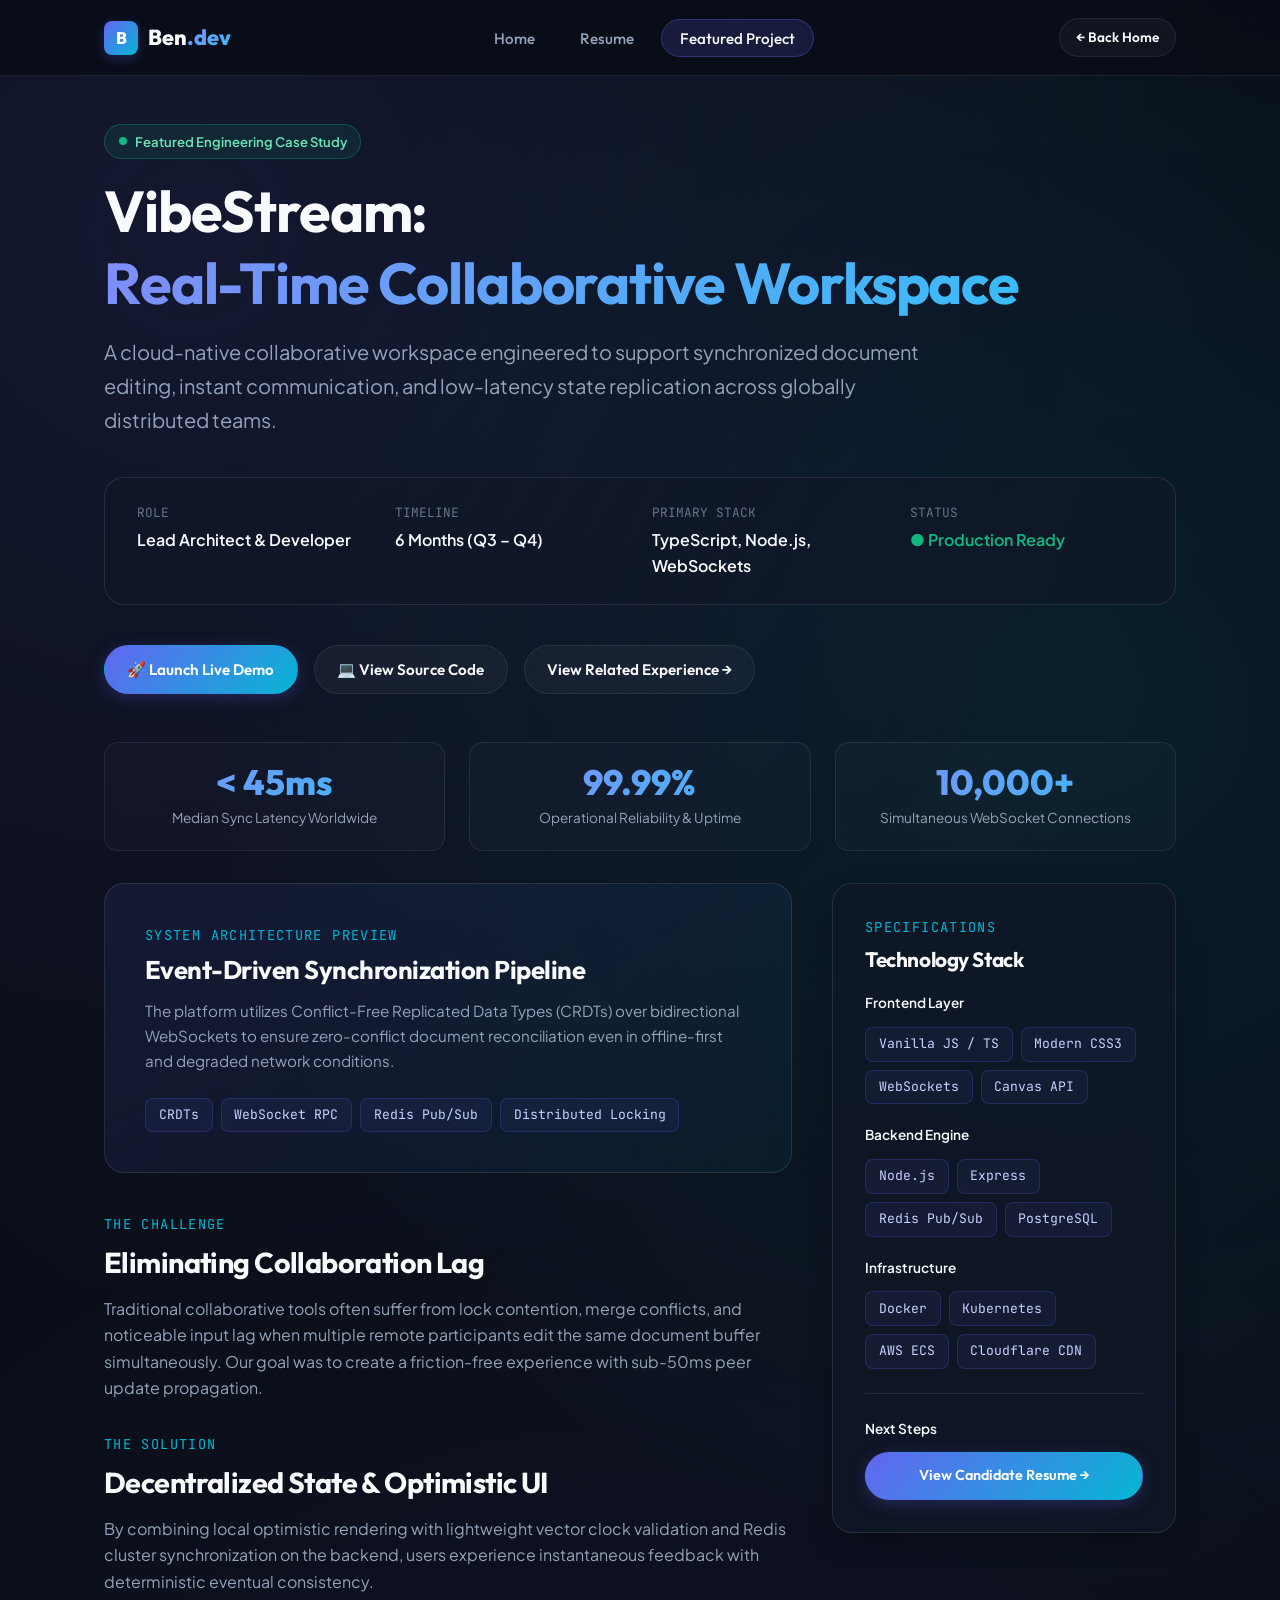
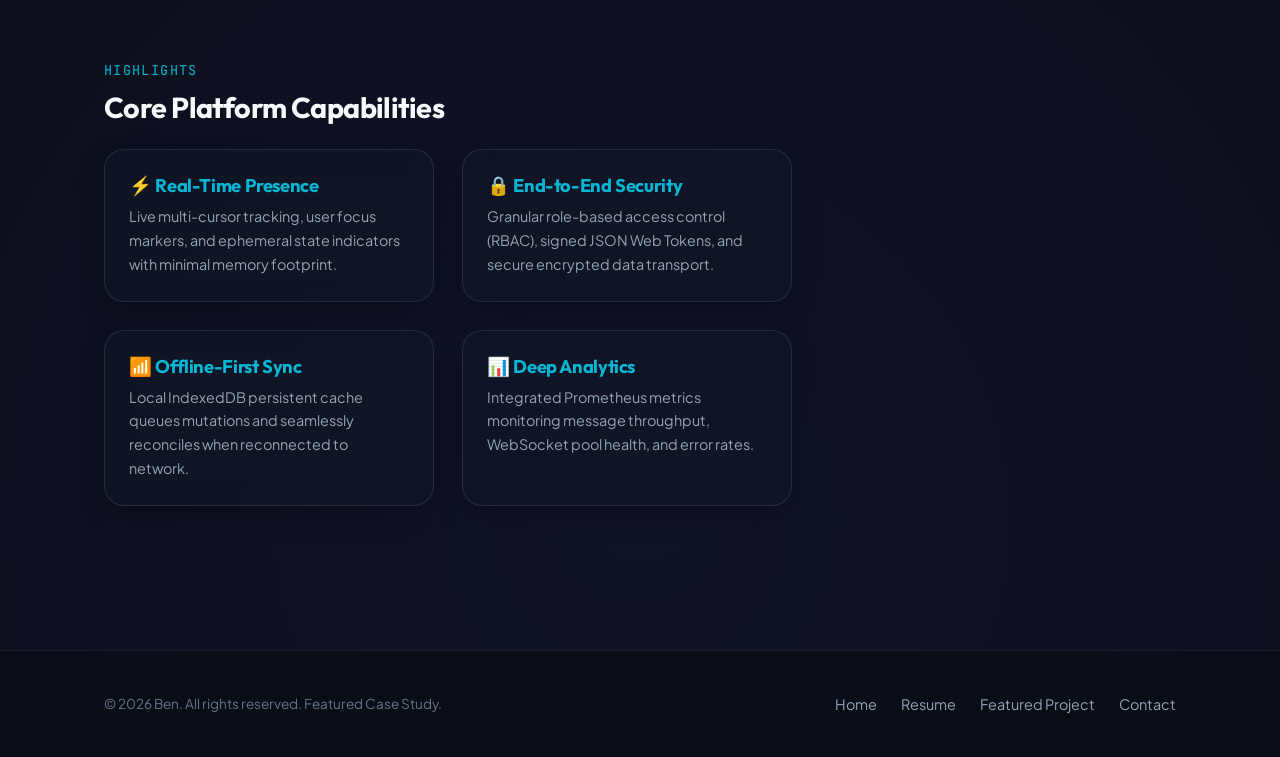
==== project.html @ 88eaba4d "Add personalized resume, hybrid layout, and HHS case study" ====
<!DOCTYPE html>
<html lang="en">
<head>
  <meta charset="UTF-8">
  <meta name="viewport" content="width=device-width, initial-scale=1.0">
  <meta name="description" content="Project Spotlight: VibeStream - A high-performance real-time collaborative workspace platform designed and built by Ben.">
  <title>Project Spotlight: VibeStream | Ben</title>
  <link rel="stylesheet" href="styles.css">
</head>
<body>

  <!-- Navigation Header -->
  <header class="site-header" id="main-header">
    <div class="container">
      <a href="index.html" class="logo" id="brand-logo" aria-label="Ben Homepage">
        <span class="logo-badge">B</span>
        <span>Ben<span class="text-gradient">.dev</span></span>
      </a>

      <nav aria-label="Main Navigation">
        <ul class="nav-links">
          <li><a href="index.html" class="nav-link" id="nav-home">Home</a></li>
          <li><a href="resume.html" class="nav-link" id="nav-resume">Resume</a></li>
          <li><a href="project.html" class="nav-link active" id="nav-project">Featured Project</a></li>
        </ul>
      </nav>

      <div class="nav-actions">
        <a href="index.html" class="btn btn-secondary btn-sm" id="btn-header-back">&larr; Back Home</a>
      </div>
    </div>
  </header>

  <!-- Main Content -->
  <main id="main-content">
    <div class="container">

      <!-- Project Hero -->
      <section class="project-hero" id="project-intro">
        <div class="badge badge-status" style="margin-bottom: 1rem;">
          <span class="pulse-dot"></span>
          <span>Featured Engineering Case Study</span>
        </div>

        <h1 style="margin-bottom: 1rem;">
          VibeStream: <span class="text-gradient">Real-Time Collaborative Workspace</span>
        </h1>

        <p style="font-size: 1.25rem; max-width: 820px; line-height: 1.7;">
          A cloud-native collaborative workspace engineered to support synchronized document editing,
          instant communication, and low-latency state replication across globally distributed teams.
        </p>

        <!-- Project Meta Strip -->
        <div class="project-meta-strip" id="project-meta">
          <div class="project-meta-item">
            <div class="meta-label">Role</div>
            <div class="meta-value">Lead Architect &amp; Developer</div>
          </div>
          <div class="project-meta-item">
            <div class="meta-label">Timeline</div>
            <div class="meta-value">6 Months (Q3 &ndash; Q4)</div>
          </div>
          <div class="project-meta-item">
            <div class="meta-label">Primary Stack</div>
            <div class="meta-value">TypeScript, Node.js, WebSockets</div>
          </div>
          <div class="project-meta-item">
            <div class="meta-label">Status</div>
            <div class="meta-value" style="color: var(--status-active);">&#x25CF; Production Ready</div>
          </div>
        </div>

        <!-- Action Links -->
        <div style="display: flex; gap: 1rem; flex-wrap: wrap;">
          <a href="https://github.com" target="_blank" rel="noopener" class="btn btn-primary" id="btn-demo">
            &#x1F680; Launch Live Demo
          </a>
          <a href="https://github.com" target="_blank" rel="noopener" class="btn btn-secondary" id="btn-repo">
            &#x1F4BB; View Source Code
          </a>
          <a href="resume.html" class="btn btn-secondary" id="btn-view-experience">
            View Related Experience &rarr;
          </a>
        </div>
      </section>

      <!-- Key Impact Metrics -->
      <section class="metrics-grid" id="project-metrics">
        <div class="metric-card">
          <div class="metric-number">&lt; 45ms</div>
          <div class="metric-label">Median Sync Latency Worldwide</div>
        </div>
        <div class="metric-card">
          <div class="metric-number">99.99%</div>
          <div class="metric-label">Operational Reliability &amp; Uptime</div>
        </div>
        <div class="metric-card">
          <div class="metric-number">10,000+</div>
          <div class="metric-label">Simultaneous WebSocket Connections</div>
        </div>
      </section>

      <!-- Project Layout Grid -->
      <div class="project-layout-grid" id="project-details">

        <!-- Main Column: Narrative & Technical Depth -->
        <div class="project-main-column">

          <!-- Architectural Visual Showcase -->
          <div class="project-showcase-visual">
            <div class="section-subtitle">System Architecture Preview</div>
            <h3 style="margin-top: 0.25rem;">Event-Driven Synchronization Pipeline</h3>
            <p style="margin-top: 0.75rem; font-size: 0.95rem;">
              The platform utilizes Conflict-Free Replicated Data Types (CRDTs) over bidirectional WebSockets to ensure
              zero-conflict document reconciliation even in offline-first and degraded network conditions.
            </p>
            <div style="margin-top: 1.5rem; display: flex; gap: 0.5rem; flex-wrap: wrap;">
              <span class="skill-tag">CRDTs</span>
              <span class="skill-tag">WebSocket RPC</span>
              <span class="skill-tag">Redis Pub/Sub</span>
              <span class="skill-tag">Distributed Locking</span>
            </div>
          </div>

          <!-- Problem & Solution -->
          <section class="section" style="padding-top: 0;">
            <div class="section-subtitle">The Challenge</div>
            <h2 style="font-size: 1.8rem; margin: 0.5rem 0 1rem;">Eliminating Collaboration Lag</h2>
            <p>
              Traditional collaborative tools often suffer from lock contention, merge conflicts, and noticeable input lag when multiple
              remote participants edit the same document buffer simultaneously. Our goal was to create a friction-free experience with
              sub-50ms peer update propagation.
            </p>

            <div class="section-subtitle" style="margin-top: 2rem;">The Solution</div>
            <h2 style="font-size: 1.8rem; margin: 0.5rem 0 1rem;">Decentralized State &amp; Optimistic UI</h2>
            <p>
              By combining local optimistic rendering with lightweight vector clock validation and Redis cluster synchronization on the backend,
              users experience instantaneous feedback with deterministic eventual consistency.
            </p>
          </section>

          <!-- Key Features Grid -->
          <section class="section" style="padding-top: 0;">
            <div class="section-subtitle">Highlights</div>
            <h2 style="font-size: 1.8rem; margin: 0.5rem 0 1.5rem;">Core Platform Capabilities</h2>

            <div class="card-grid" style="grid-template-columns: 1fr 1fr; margin-top: 0;">
              <div class="card" style="padding: 1.5rem;">
                <h4 style="color: var(--accent-secondary); margin-bottom: 0.5rem;">&#x26A1; Real-Time Presence</h4>
                <p style="font-size: 0.9rem;">Live multi-cursor tracking, user focus markers, and ephemeral state indicators with minimal memory footprint.</p>
              </div>

              <div class="card" style="padding: 1.5rem;">
                <h4 style="color: var(--accent-secondary); margin-bottom: 0.5rem;">&#x1F512; End-to-End Security</h4>
                <p style="font-size: 0.9rem;">Granular role-based access control (RBAC), signed JSON Web Tokens, and secure encrypted data transport.</p>
              </div>

              <div class="card" style="padding: 1.5rem;">
                <h4 style="color: var(--accent-secondary); margin-bottom: 0.5rem;">&#x1F4F6; Offline-First Sync</h4>
                <p style="font-size: 0.9rem;">Local IndexedDB persistent cache queues mutations and seamlessly reconciles when reconnected to network.</p>
              </div>

              <div class="card" style="padding: 1.5rem;">
                <h4 style="color: var(--accent-secondary); margin-bottom: 0.5rem;">&#x1F4CA; Deep Analytics</h4>
                <p style="font-size: 0.9rem;">Integrated Prometheus metrics monitoring message throughput, WebSocket pool health, and error rates.</p>
              </div>
            </div>
          </section>

        </div>

        <!-- Sidebar: Technical Specs & Stack -->
        <aside class="project-sidebar">
          <div class="card" style="position: sticky; top: calc(var(--header-height) + 1.5rem);">
            <div class="section-subtitle">Specifications</div>
            <h3 style="font-size: 1.3rem; margin: 0.5rem 0 1.25rem;">Technology Stack</h3>

            <div style="margin-bottom: 1.25rem;">
              <div style="font-size: 0.85rem; font-weight: 600; color: var(--text-primary); margin-bottom: 0.5rem;">Frontend Layer</div>
              <div class="skill-chips-wrapper">
                <span class="skill-tag">Vanilla JS / TS</span>
                <span class="skill-tag">Modern CSS3</span>
                <span class="skill-tag">WebSockets</span>
                <span class="skill-tag">Canvas API</span>
              </div>
            </div>

            <div style="margin-bottom: 1.25rem;">
              <div style="font-size: 0.85rem; font-weight: 600; color: var(--text-primary); margin-bottom: 0.5rem;">Backend Engine</div>
              <div class="skill-chips-wrapper">
                <span class="skill-tag">Node.js</span>
                <span class="skill-tag">Express</span>
                <span class="skill-tag">Redis Pub/Sub</span>
                <span class="skill-tag">PostgreSQL</span>
              </div>
            </div>

            <div style="margin-bottom: 1.5rem;">
              <div style="font-size: 0.85rem; font-weight: 600; color: var(--text-primary); margin-bottom: 0.5rem;">Infrastructure</div>
              <div class="skill-chips-wrapper">
                <span class="skill-tag">Docker</span>
                <span class="skill-tag">Kubernetes</span>
                <span class="skill-tag">AWS ECS</span>
                <span class="skill-tag">Cloudflare CDN</span>
              </div>
            </div>

            <hr style="border: 0; border-top: 1px solid var(--border-subtle); margin: 1.5rem 0;">

            <div>
              <div style="font-size: 0.85rem; font-weight: 600; color: var(--text-primary); margin-bottom: 0.75rem;">Next Steps</div>
              <a href="resume.html" class="btn btn-primary" style="width: 100%; font-size: 0.9rem;">
                View Candidate Resume &rarr;
              </a>
            </div>
          </div>
        </aside>

      </div>

    </div>
  </main>

  <!-- Site Footer -->
  <footer class="site-footer" id="main-footer">
    <div class="container footer-content">
      <div class="footer-copyright">
        &copy; 2026 Ben. All rights reserved. Featured Case Study.
      </div>
      <ul class="footer-links">
        <li><a href="index.html">Home</a></li>
        <li><a href="resume.html">Resume</a></li>
        <li><a href="project.html">Featured Project</a></li>
        <li><a href="mailto:ben@example.com">Contact</a></li>
      </ul>
    </div>
  </footer>

</body>
</html>
---- styles.css ----
/* ==========================================================================
   PERSONAL WEBSITE - MODERN DESIGN SYSTEM
   Styles for: index.html, resume.html, project.html
   ========================================================================== */

@import url('https://fonts.googleapis.com/css2?family=Outfit:wght@400;500;600;700;800&family=Plus+Jakarta+Sans:wght@300;400;500;600;700&family=JetBrains+Mono:wght@400;500&display=swap');

/* --- CSS Variables & Design Tokens --- */
:root {
  --font-heading: 'Outfit', -apple-system, BlinkMacSystemFont, 'Segoe UI', sans-serif;
  --font-body: 'Plus Jakarta Sans', -apple-system, BlinkMacSystemFont, 'Segoe UI', sans-serif;
  --font-mono: 'JetBrains Mono', monospace;

  /* Color Palette - Sleek Modern Dark Tech */
  --bg-primary: #090d16;
  --bg-secondary: #0f1626;
  --bg-card: rgba(17, 24, 39, 0.7);
  --bg-card-hover: rgba(28, 38, 60, 0.85);
  --bg-glass: rgba(9, 13, 22, 0.82);

  /* Accents */
  --accent-primary: #6366f1;
  /* Indigo */
  --accent-secondary: #06b6d4;
  /* Cyan */
  --accent-gradient: linear-gradient(135deg, #6366f1 0%, #06b6d4 100%);
  --accent-glow: rgba(99, 102, 241, 0.25);
  --accent-glow-subtle: rgba(6, 182, 212, 0.15);

  /* Typography Colors */
  --text-primary: #f8fafc;
  --text-secondary: #94a3b8;
  --text-muted: #64748b;
  --text-gradient: linear-gradient(135deg, #ffffff 30%, #94a3b8 100%);
  --text-accent-gradient: linear-gradient(135deg, #818cf8 0%, #38bdf8 100%);

  /* Borders & Dividers */
  --border-subtle: rgba(255, 255, 255, 0.08);
  --border-card: rgba(255, 255, 255, 0.1);
  --border-hover: rgba(99, 102, 241, 0.45);

  /* Status Colors */
  --status-active: #10b981;
  --status-active-glow: rgba(16, 185, 129, 0.35);

  /* Spacing & Layout */
  --container-max-width: 1120px;
  --header-height: 76px;
  --radius-sm: 8px;
  --radius-md: 14px;
  --radius-lg: 20px;
  --radius-pill: 9999px;

  /* Shadows */
  --shadow-sm: 0 2px 8px rgba(0, 0, 0, 0.25);
  --shadow-card: 0 10px 30px -10px rgba(0, 0, 0, 0.5);
  --shadow-card-hover: 0 20px 40px -15px rgba(99, 102, 241, 0.22);

  /* Transitions */
  --transition-fast: 0.2s cubic-bezier(0.4, 0, 0.2, 1);
  --transition-base: 0.3s cubic-bezier(0.4, 0, 0.2, 1);
  --transition-slow: 0.5s cubic-bezier(0.4, 0, 0.2, 1);
}

/* --- Global Reset & Base Styles --- */
*,
*::before,
*::after {
  margin: 0;
  padding: 0;
  box-sizing: border-box;
}

html {
  font-family: var(--font-body);
  font-size: 16px;
  line-height: 1.65;
  color: var(--text-primary);
  background-color: var(--bg-primary);
  scroll-behavior: smooth;
  -webkit-font-smoothing: antialiased;
  -moz-osx-font-smoothing: grayscale;
}

body {
  min-height: 100vh;
  display: flex;
  flex-direction: column;
  position: relative;
  overflow-x: hidden;
  background:
    radial-gradient(circle at 15% 10%, rgba(99, 102, 241, 0.12) 0%, transparent 45%),
    radial-gradient(circle at 85% 30%, rgba(6, 182, 212, 0.1) 0%, transparent 45%),
    radial-gradient(circle at 50% 90%, rgba(99, 102, 241, 0.08) 0%, transparent 55%),
    var(--bg-primary);
}

/* --- Typography --- */
h1,
h2,
h3,
h4,
h5,
h6 {
  font-family: var(--font-heading);
  font-weight: 700;
  color: var(--text-primary);
  line-height: 1.25;
  letter-spacing: -0.02em;
}

h1 {
  font-size: clamp(2.4rem, 4.5vw, 3.6rem);
}

h2 {
  font-size: clamp(1.8rem, 3vw, 2.4rem);
}

h3 {
  font-size: clamp(1.3rem, 2vw, 1.6rem);
}

h4 {
  font-size: 1.15rem;
}

p {
  color: var(--text-secondary);
  margin-bottom: 1rem;
}

p:last-child {
  margin-bottom: 0;
}

a {
  color: inherit;
  text-decoration: none;
  transition: color var(--transition-fast);
}

/* --- Container & Utilities --- */
.container {
  width: 100%;
  max-width: var(--container-max-width);
  margin: 0 auto;
  padding: 0 1.5rem;
}

.text-gradient {
  background: var(--text-accent-gradient);
  -webkit-background-clip: text;
  -webkit-text-fill-color: transparent;
  display: inline-block;
}

.text-muted {
  color: var(--text-muted);
}

.text-center {
  text-align: center;
}

/* --- Header & Navigation --- */
.site-header {
  position: sticky;
  top: 0;
  z-index: 100;
  height: var(--header-height);
  background: var(--bg-glass);
  backdrop-filter: blur(16px);
  -webkit-backdrop-filter: blur(16px);
  border-bottom: 1px solid var(--border-subtle);
  transition: border-color var(--transition-fast);
}

.site-header .container {
  height: 100%;
  display: flex;
  align-items: center;
  justify-content: space-between;
}

.logo {
  display: flex;
  align-items: center;
  gap: 0.65rem;
  font-family: var(--font-heading);
  font-size: 1.35rem;
  font-weight: 800;
  color: var(--text-primary);
}

.logo-badge {
  display: inline-flex;
  align-items: center;
  justify-content: center;
  width: 34px;
  height: 34px;
  border-radius: var(--radius-sm);
  background: var(--accent-gradient);
  color: #fff;
  font-weight: 800;
  font-size: 1.05rem;
  box-shadow: 0 4px 12px var(--accent-glow);
}

.nav-links {
  display: flex;
  align-items: center;
  list-style: none;
  gap: 0.5rem;
}

.nav-link {
  padding: 0.55rem 1.15rem;
  font-family: var(--font-heading);
  font-size: 0.95rem;
  font-weight: 500;
  color: var(--text-secondary);
  border-radius: var(--radius-pill);
  transition: all var(--transition-fast);
  position: relative;
}

.nav-link:hover {
  color: var(--text-primary);
  background: rgba(255, 255, 255, 0.05);
}

.nav-link.active {
  color: var(--text-primary);
  background: rgba(99, 102, 241, 0.16);
  border: 1px solid rgba(99, 102, 241, 0.35);
}

.nav-actions {
  display: flex;
  align-items: center;
  gap: 0.75rem;
}

/* --- Buttons --- */
.btn {
  display: inline-flex;
  align-items: center;
  justify-content: center;
  gap: 0.55rem;
  padding: 0.7rem 1.4rem;
  font-family: var(--font-heading);
  font-size: 0.95rem;
  font-weight: 600;
  border-radius: var(--radius-pill);
  cursor: pointer;
  transition: all var(--transition-base);
  border: 1px solid transparent;
  white-space: nowrap;
}

.btn-primary {
  background: var(--accent-gradient);
  color: #ffffff;
  box-shadow: 0 4px 16px var(--accent-glow);
}

.btn-primary:hover {
  transform: translateY(-2px);
  box-shadow: 0 8px 24px rgba(99, 102, 241, 0.45);
}

.btn-secondary {
  background: rgba(255, 255, 255, 0.04);
  color: var(--text-primary);
  border: 1px solid var(--border-subtle);
  backdrop-filter: blur(8px);
}

.btn-secondary:hover {
  background: rgba(255, 255, 255, 0.09);
  border-color: rgba(255, 255, 255, 0.2);
  transform: translateY(-2px);
}

.btn-sm {
  padding: 0.45rem 1rem;
  font-size: 0.85rem;
}

/* --- Badges & Chips --- */
.badge {
  display: inline-flex;
  align-items: center;
  gap: 0.5rem;
  padding: 0.35rem 0.85rem;
  border-radius: var(--radius-pill);
  font-size: 0.82rem;
  font-weight: 600;
  border: 1px solid var(--border-subtle);
  background: rgba(255, 255, 255, 0.03);
  color: var(--text-secondary);
}

.badge-status {
  background: rgba(16, 185, 129, 0.1);
  border-color: rgba(16, 185, 129, 0.3);
  color: #6ee7b7;
}

.pulse-dot {
  width: 8px;
  height: 8px;
  border-radius: 50%;
  background-color: var(--status-active);
  box-shadow: 0 0 0 0 var(--status-active-glow);
  animation: pulse-ring 2s infinite cubic-bezier(0.45, 0, 0.2, 1);
}

@keyframes pulse-ring {
  0% {
    box-shadow: 0 0 0 0 rgba(16, 185, 129, 0.7);
  }

  70% {
    box-shadow: 0 0 0 8px rgba(16, 185, 129, 0);
  }

  100% {
    box-shadow: 0 0 0 0 rgba(16, 185, 129, 0);
  }
}

.skill-tag {
  display: inline-block;
  padding: 0.35rem 0.8rem;
  font-size: 0.82rem;
  font-family: var(--font-mono);
  border-radius: var(--radius-sm);
  background: rgba(99, 102, 241, 0.08);
  border: 1px solid rgba(99, 102, 241, 0.22);
  color: #c7d2fe;
  transition: all var(--transition-fast);
}

.skill-tag:hover {
  background: rgba(99, 102, 241, 0.18);
  border-color: rgba(99, 102, 241, 0.45);
  transform: translateY(-1px);
}

/* --- Cards & Grid --- */
.card {
  background: var(--bg-card);
  backdrop-filter: blur(12px);
  -webkit-backdrop-filter: blur(12px);
  border: 1px solid var(--border-card);
  border-radius: var(--radius-lg);
  padding: 2rem;
  box-shadow: var(--shadow-card);
  transition: all var(--transition-base);
  position: relative;
  overflow: hidden;
}

.card:hover {
  background: var(--bg-card-hover);
  border-color: var(--border-hover);
  box-shadow: var(--shadow-card-hover);
  transform: translateY(-4px);
}

.card-grid {
  display: grid;
  grid-template-columns: repeat(auto-fit, minmax(320px, 1fr));
  gap: 1.75rem;
  margin-top: 2rem;
}

/* --- Main Layout --- */
main {
  flex: 1;
  padding: 3rem 0 5rem;
}

/* --- Section Styling --- */
.section {
  padding: 4rem 0;
}

.section-header {
  margin-bottom: 2.5rem;
}

.section-subtitle {
  font-family: var(--font-mono);
  font-size: 0.85rem;
  color: var(--accent-secondary);
  text-transform: uppercase;
  letter-spacing: 0.1em;
  margin-bottom: 0.5rem;
}

/* --- Hero Section (index.html) --- */
.hero-section {
  padding: 4.5rem 0 3.5rem;
}

.hero-content {
  display: flex;
  flex-direction: column;
  align-items: flex-start;
  gap: 1.5rem;
  max-width: 800px;
}

.hero-title {
  margin-top: 0.5rem;
}

.hero-description {
  font-size: 1.2rem;
  line-height: 1.7;
  color: var(--text-secondary);
}

.hero-actions {
  display: flex;
  flex-wrap: wrap;
  gap: 1rem;
  margin-top: 0.5rem;
}

/* --- Highlights Grid --- */
.highlights-grid {
  display: grid;
  grid-template-columns: repeat(3, 1fr);
  gap: 1.5rem;
  margin-top: 2.5rem;
}

.highlight-card {
  padding: 1.75rem;
  display: flex;
  flex-direction: column;
  gap: 0.85rem;
}

.highlight-icon {
  width: 44px;
  height: 44px;
  border-radius: var(--radius-md);
  background: rgba(99, 102, 241, 0.12);
  display: flex;
  align-items: center;
  justify-content: center;
  color: var(--accent-primary);
  font-size: 1.3rem;
}

/* --- Resume Page (resume.html) --- */
.resume-header-card {
  margin-bottom: 2.5rem;
  padding: 2.5rem;
  display: flex;
  justify-content: space-between;
  align-items: center;
  flex-wrap: wrap;
  gap: 1.5rem;
}

.resume-contact-links {
  display: flex;
  flex-wrap: wrap;
  gap: 1.25rem;
  margin-top: 1rem;
  font-size: 0.95rem;
}

.resume-contact-item {
  display: inline-flex;
  align-items: center;
  gap: 0.5rem;
  color: var(--text-secondary);
}

.resume-contact-item a:hover {
  color: var(--accent-secondary);
}

.timeline {
  position: relative;
  padding-left: 2rem;
  margin-top: 1.5rem;
}

.timeline::before {
  content: '';
  position: absolute;
  left: 6px;
  top: 8px;
  bottom: 8px;
  width: 2px;
  background: var(--border-subtle);
}

.timeline-item {
  position: relative;
  margin-bottom: 2.5rem;
}

.timeline-item:last-child {
  margin-bottom: 0;
}

.timeline-dot {
  position: absolute;
  left: -2rem;
  top: 6px;
  width: 14px;
  height: 14px;
  border-radius: 50%;
  background: var(--accent-primary);
  border: 3px solid var(--bg-primary);
  box-shadow: 0 0 10px var(--accent-glow);
}

.timeline-header {
  display: flex;
  justify-content: space-between;
  align-items: baseline;
  flex-wrap: wrap;
  gap: 0.5rem;
  margin-bottom: 0.4rem;
}

.timeline-company {
  color: var(--accent-secondary);
  font-weight: 600;
}

.timeline-date {
  font-family: var(--font-mono);
  font-size: 0.85rem;
  color: var(--text-muted);
}

.timeline-bullets {
  list-style: none;
  margin-top: 0.75rem;
  display: flex;
  flex-direction: column;
  gap: 0.5rem;
}

.timeline-bullets li {
  position: relative;
  padding-left: 1.25rem;
  color: var(--text-secondary);
  font-size: 0.95rem;
}

.timeline-bullets li::before {
  content: '▹';
  position: absolute;
  left: 0;
  color: var(--accent-primary);
}

.skills-category-grid {
  display: grid;
  grid-template-columns: repeat(auto-fit, minmax(280px, 1fr));
  gap: 1.5rem;
  margin-top: 1.5rem;
}

.skill-chips-wrapper {
  display: flex;
  flex-wrap: wrap;
  gap: 0.5rem;
  margin-top: 0.75rem;
}

/* --- Project Detail Page (project.html) --- */
.project-hero {
  margin-bottom: 3rem;
}

.project-meta-strip {
  display: grid;
  grid-template-columns: repeat(auto-fit, minmax(180px, 1fr));
  gap: 1.5rem;
  padding: 1.5rem 2rem;
  background: var(--bg-card);
  border: 1px solid var(--border-card);
  border-radius: var(--radius-lg);
  margin: 2.5rem 0;
}

.project-meta-item .meta-label {
  font-family: var(--font-mono);
  font-size: 0.8rem;
  text-transform: uppercase;
  color: var(--text-muted);
  margin-bottom: 0.25rem;
}

.project-meta-item .meta-value {
  font-weight: 600;
  color: var(--text-primary);
}

.project-layout-grid {
  display: grid;
  grid-template-columns: 2fr 1fr;
  gap: 2.5rem;
  align-items: start;
}

.project-showcase-visual {
  width: 100%;
  border-radius: var(--radius-lg);
  border: 1px solid var(--border-card);
  background: linear-gradient(135deg, rgba(99, 102, 241, 0.1), rgba(6, 182, 212, 0.05));
  padding: 2.5rem;
  position: relative;
  overflow: hidden;
  margin-bottom: 2.5rem;
}

.metrics-grid {
  display: grid;
  grid-template-columns: repeat(3, 1fr);
  gap: 1.5rem;
  margin: 2rem 0;
}

.metric-card {
  background: rgba(255, 255, 255, 0.02);
  border: 1px solid var(--border-subtle);
  border-radius: var(--radius-md);
  padding: 1.25rem;
  text-align: center;
}

.metric-number {
  font-family: var(--font-heading);
  font-size: 2.2rem;
  font-weight: 800;
  background: var(--text-accent-gradient);
  -webkit-background-clip: text;
  -webkit-text-fill-color: transparent;
  line-height: 1.1;
}

.metric-label {
  font-size: 0.85rem;
  color: var(--text-secondary);
  margin-top: 0.35rem;
}

/* --- Footer --- */
.site-footer {
  margin-top: auto;
  border-top: 1px solid var(--border-subtle);
  background: rgba(9, 13, 22, 0.95);
  padding: 2.5rem 0;
}

.footer-content {
  display: flex;
  justify-content: space-between;
  align-items: center;
  flex-wrap: wrap;
  gap: 1.5rem;
}

.footer-links {
  display: flex;
  gap: 1.5rem;
  list-style: none;
}

.footer-links a {
  color: var(--text-secondary);
  font-size: 0.9rem;
}

.footer-links a:hover {
  color: var(--text-primary);
}

.footer-copyright {
  font-size: 0.85rem;
  color: var(--text-muted);
}

/* --- Responsive Media Queries --- */
@media (max-width: 900px) {
  .highlights-grid {
    grid-template-columns: 1fr;
  }

  .project-layout-grid {
    grid-template-columns: 1fr;
  }
}

@media (max-width: 768px) {
  :root {
    --header-height: 68px;
  }

  .site-header .container {
    flex-wrap: wrap;
    justify-content: space-between;
  }

  .nav-links {
    gap: 0.25rem;
  }

  .nav-link {
    padding: 0.4rem 0.75rem;
    font-size: 0.85rem;
  }

  .resume-header-card {
    flex-direction: column;
    align-items: flex-start;
  }

  .metrics-grid {
    grid-template-columns: 1fr;
  }

  .footer-content {
    flex-direction: column;
    text-align: center;
    gap: 1rem;
  }
}

/* --- Print Styles (for resume.html printing & PDF export) --- */
@media print {
  body {
    background: #ffffff !important;
    color: #000000 !important;
  }

  .site-header,
  .site-footer,
  .btn,
  .nav-actions,
  .no-print {
    display: none !important;
  }

  main {
    padding: 0 !important;
  }

  .card,
  .resume-header-card {
    background: transparent !important;
    border: none !important;
    box-shadow: none !important;
    padding: 0 !important;
  }

  h1,
  h2,
  h3,
  h4 {
    color: #000000 !important;
  }

  p,
  li,
  .timeline-company,
  .timeline-date,
  .resume-contact-item {
    color: #333333 !important;
  }

  .text-gradient {
    -webkit-text-fill-color: #000000 !important;
  }

  .timeline::before {
    background: #cccccc !important;
  }

  .timeline-dot {
    background: #444444 !important;
    border-color: #ffffff !important;
    box-shadow: none !important;
  }

  .skill-tag {
    background: #f0f0f0 !important;
    color: #111111 !important;
    border: 1px solid #dddddd !important;
  }
}
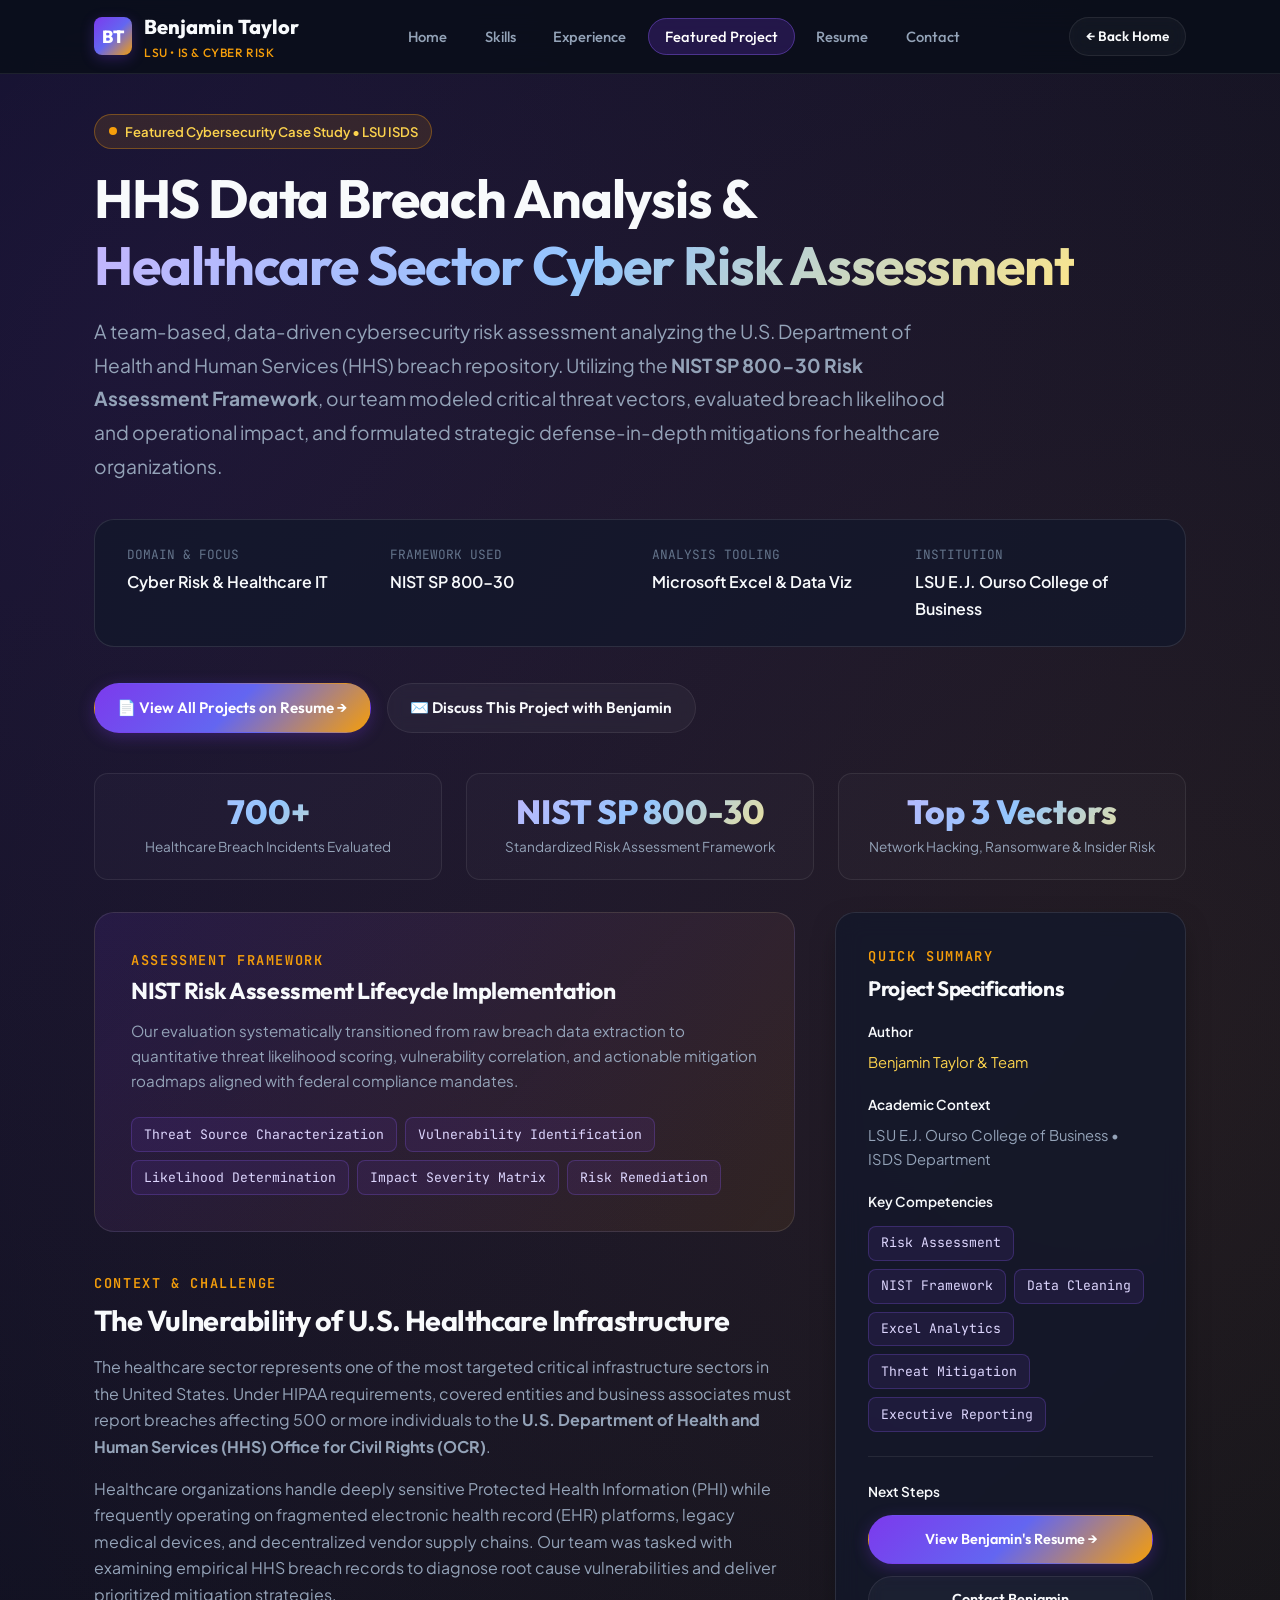
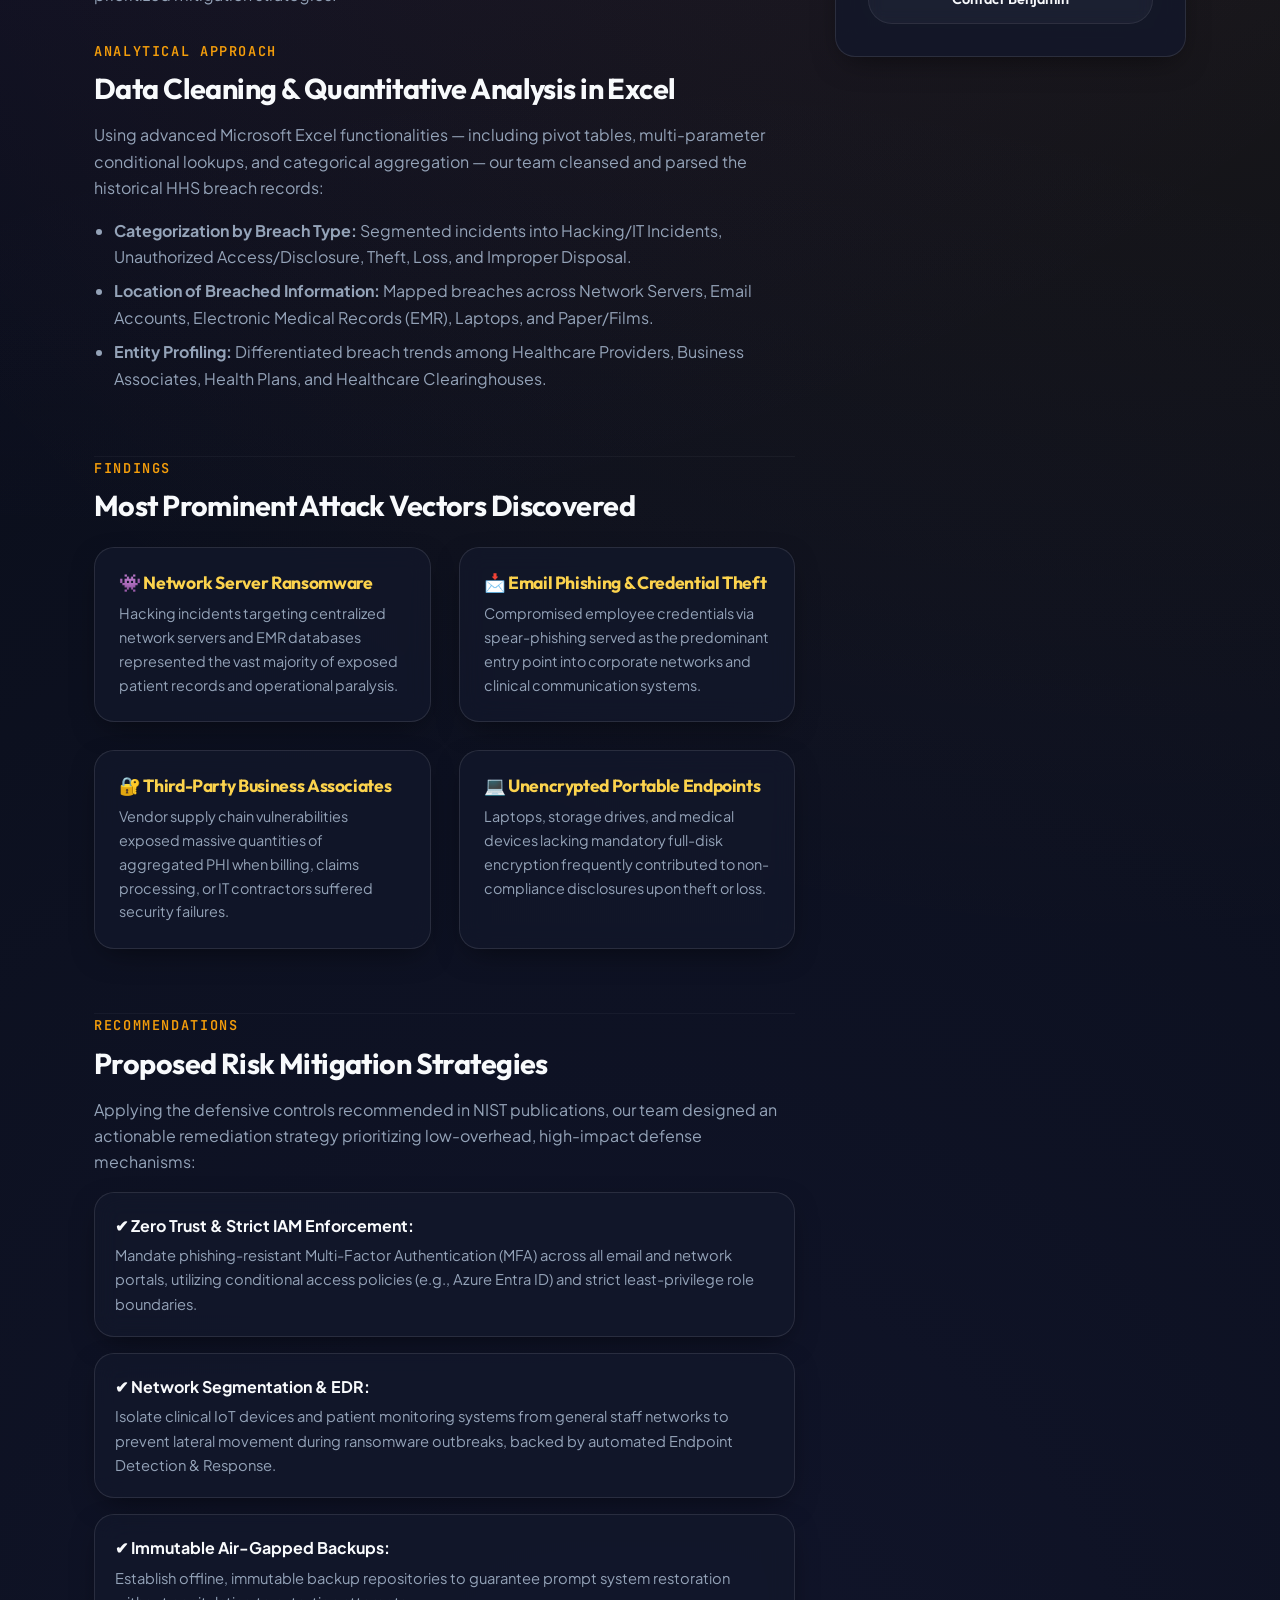
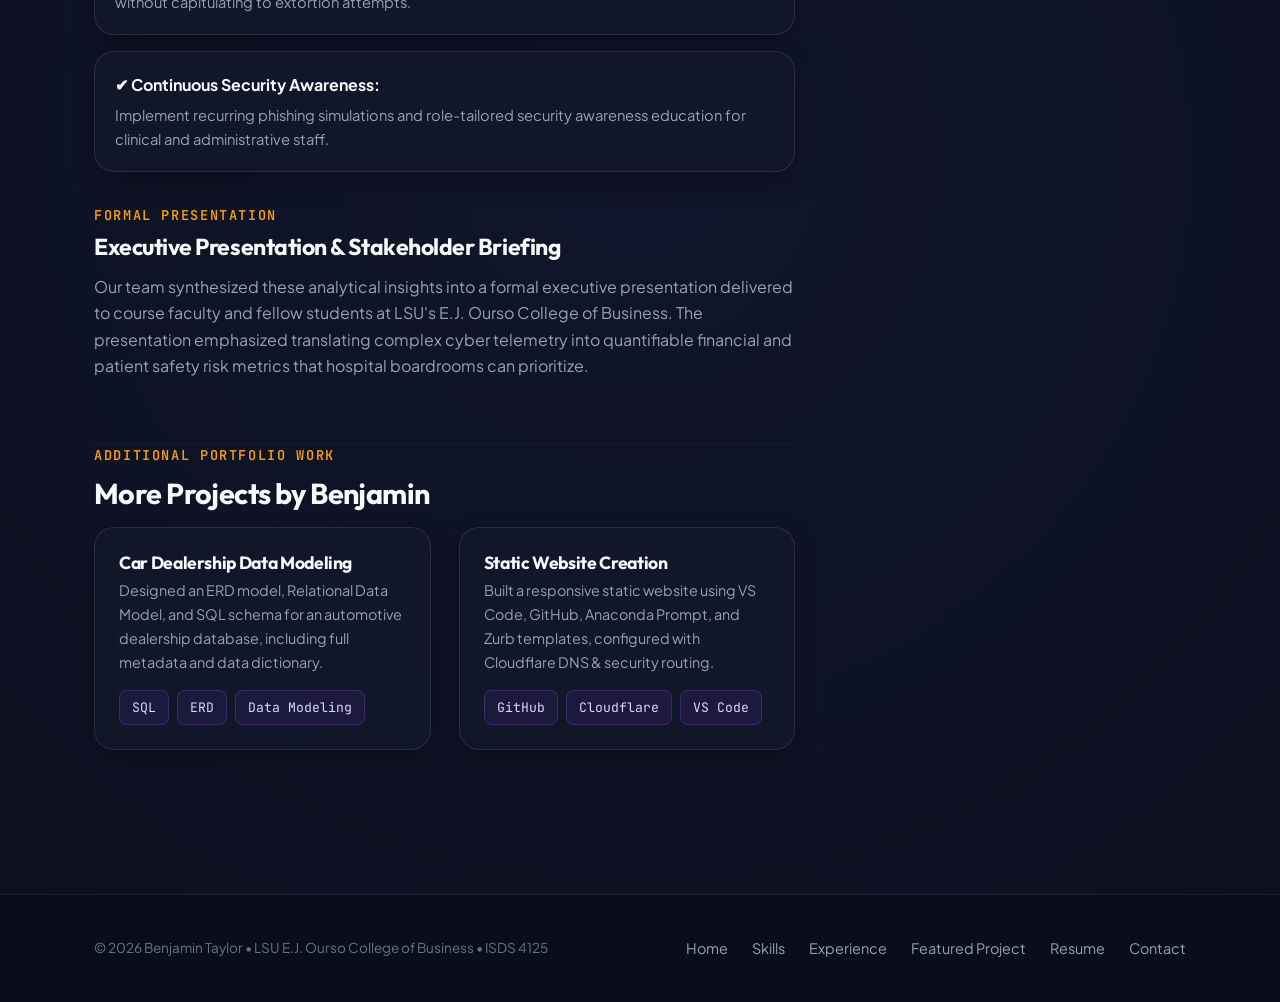
==== commit 74aafd9d: "Playstation colorways added." ====
--- a/project.html
+++ b/project.html
@@ -3,8 +3,8 @@
 <head>
   <meta charset="UTF-8">
   <meta name="viewport" content="width=device-width, initial-scale=1.0">
-  <meta name="description" content="Project Spotlight: VibeStream - A high-performance real-time collaborative workspace platform designed and built by Ben.">
-  <title>Project Spotlight: VibeStream | Ben</title>
+  <meta name="description" content="HHS Healthcare Data Breach Analysis & Cyber Risk Assessment - A detailed case study conducted by Benjamin Taylor using the NIST Risk Assessment framework at Louisiana State University.">
+  <title>Case Study: HHS Data Breach Analysis | Benjamin Taylor</title>
   <link rel="stylesheet" href="styles.css">
 </head>
 <body>
@@ -12,16 +12,22 @@
   <!-- Navigation Header -->
   <header class="site-header" id="main-header">
     <div class="container">
-      <a href="index.html" class="logo" id="brand-logo" aria-label="Ben Homepage">
-        <span class="logo-badge">B</span>
-        <span>Ben<span class="text-gradient">.dev</span></span>
+      <a href="index.html" class="logo" id="brand-logo" aria-label="Benjamin Taylor Portfolio">
+        <span class="logo-badge">BT</span>
+        <div>
+          <span>Benjamin Taylor</span>
+          <span class="logo-sub">LSU &bull; IS &amp; Cyber Risk</span>
+        </div>
       </a>
 
       <nav aria-label="Main Navigation">
         <ul class="nav-links">
           <li><a href="index.html" class="nav-link" id="nav-home">Home</a></li>
+          <li><a href="index.html#skills" class="nav-link" id="nav-skills">Skills</a></li>
+          <li><a href="index.html#experience" class="nav-link" id="nav-experience">Experience</a></li>
+          <li><a href="project.html" class="nav-link active" id="nav-project">Featured Project</a></li>
           <li><a href="resume.html" class="nav-link" id="nav-resume">Resume</a></li>
-          <li><a href="project.html" class="nav-link active" id="nav-project">Featured Project</a></li>
+          <li><a href="index.html#contact" class="nav-link" id="nav-contact">Contact</a></li>
         </ul>
       </nav>
 
@@ -35,69 +41,68 @@
   <main id="main-content">
     <div class="container">
 
-      <!-- Project Hero -->
+      <!-- Project Hero Section -->
       <section class="project-hero" id="project-intro">
-        <div class="badge badge-status" style="margin-bottom: 1rem;">
-          <span class="pulse-dot"></span>
-          <span>Featured Engineering Case Study</span>
+        <div class="badge badge-gold" style="margin-bottom: 1rem;">
+          <span class="pulse-dot" style="background-color: var(--accent-gold);"></span>
+          <span>Featured Cybersecurity Case Study &bull; LSU ISDS</span>
         </div>
 
         <h1 style="margin-bottom: 1rem;">
-          VibeStream: <span class="text-gradient">Real-Time Collaborative Workspace</span>
+          HHS Data Breach Analysis &amp; <br>
+          <span class="text-gradient">Healthcare Sector Cyber Risk Assessment</span>
         </h1>
 
-        <p style="font-size: 1.25rem; max-width: 820px; line-height: 1.7;">
-          A cloud-native collaborative workspace engineered to support synchronized document editing,
-          instant communication, and low-latency state replication across globally distributed teams.
+        <p style="font-size: 1.2rem; max-width: 860px; line-height: 1.75;">
+          A team-based, data-driven cybersecurity risk assessment analyzing the U.S. Department of Health and Human Services (HHS) 
+          breach repository. Utilizing the <strong>NIST SP 800-30 Risk Assessment Framework</strong>, our team modeled critical threat vectors, 
+          evaluated breach likelihood and operational impact, and formulated strategic defense-in-depth mitigations for healthcare organizations.
         </p>
 
         <!-- Project Meta Strip -->
         <div class="project-meta-strip" id="project-meta">
           <div class="project-meta-item">
-            <div class="meta-label">Role</div>
-            <div class="meta-value">Lead Architect &amp; Developer</div>
+            <div class="meta-label">Domain &amp; Focus</div>
+            <div class="meta-value">Cyber Risk &amp; Healthcare IT</div>
           </div>
           <div class="project-meta-item">
-            <div class="meta-label">Timeline</div>
-            <div class="meta-value">6 Months (Q3 &ndash; Q4)</div>
+            <div class="meta-label">Framework Used</div>
+            <div class="meta-value">NIST SP 800-30</div>
           </div>
           <div class="project-meta-item">
-            <div class="meta-label">Primary Stack</div>
-            <div class="meta-value">TypeScript, Node.js, WebSockets</div>
+            <div class="meta-label">Analysis Tooling</div>
+            <div class="meta-value">Microsoft Excel &amp; Data Viz</div>
           </div>
           <div class="project-meta-item">
-            <div class="meta-label">Status</div>
-            <div class="meta-value" style="color: var(--status-active);">&#x25CF; Production Ready</div>
+            <div class="meta-label">Institution</div>
+            <div class="meta-value">LSU E.J. Ourso College of Business</div>
           </div>
         </div>
 
         <!-- Action Links -->
         <div style="display: flex; gap: 1rem; flex-wrap: wrap;">
-          <a href="https://github.com" target="_blank" rel="noopener" class="btn btn-primary" id="btn-demo">
-            &#x1F680; Launch Live Demo
+          <a href="resume.html#projects" class="btn btn-primary" id="btn-view-all-projects">
+            &#x1F4C4; View All Projects on Resume &rarr;
           </a>
-          <a href="https://github.com" target="_blank" rel="noopener" class="btn btn-secondary" id="btn-repo">
-            &#x1F4BB; View Source Code
+          <a href="index.html#contact" class="btn btn-secondary" id="btn-discuss-project">
+            &#x2709;&#xFE0F; Discuss This Project with Benjamin
           </a>
-          <a href="resume.html" class="btn btn-secondary" id="btn-view-experience">
-            View Related Experience &rarr;
-          </a>
         </div>
       </section>
 
-      <!-- Key Impact Metrics -->
+      <!-- Key Impact & Findings Metrics -->
       <section class="metrics-grid" id="project-metrics">
         <div class="metric-card">
-          <div class="metric-number">&lt; 45ms</div>
-          <div class="metric-label">Median Sync Latency Worldwide</div>
+          <div class="metric-number">700+</div>
+          <div class="metric-label">Healthcare Breach Incidents Evaluated</div>
         </div>
         <div class="metric-card">
-          <div class="metric-number">99.99%</div>
-          <div class="metric-label">Operational Reliability &amp; Uptime</div>
+          <div class="metric-number">NIST SP 800-30</div>
+          <div class="metric-label">Standardized Risk Assessment Framework</div>
         </div>
         <div class="metric-card">
-          <div class="metric-number">10,000+</div>
-          <div class="metric-label">Simultaneous WebSocket Connections</div>
+          <div class="metric-number">Top 3 Vectors</div>
+          <div class="metric-label">Network Hacking, Ransomware &amp; Insider Risk</div>
         </div>
       </section>
 
@@ -107,103 +112,181 @@
         <!-- Main Column: Narrative & Technical Depth -->
         <div class="project-main-column">
 
-          <!-- Architectural Visual Showcase -->
+          <!-- Architectural / Framework Visual Showcase -->
           <div class="project-showcase-visual">
-            <div class="section-subtitle">System Architecture Preview</div>
-            <h3 style="margin-top: 0.25rem;">Event-Driven Synchronization Pipeline</h3>
+            <div class="section-subtitle">Assessment Framework</div>
+            <h3 style="margin-top: 0.25rem;">NIST Risk Assessment Lifecycle Implementation</h3>
             <p style="margin-top: 0.75rem; font-size: 0.95rem;">
-              The platform utilizes Conflict-Free Replicated Data Types (CRDTs) over bidirectional WebSockets to ensure
-              zero-conflict document reconciliation even in offline-first and degraded network conditions.
+              Our evaluation systematically transitioned from raw breach data extraction to quantitative threat likelihood scoring, 
+              vulnerability correlation, and actionable mitigation roadmaps aligned with federal compliance mandates.
             </p>
             <div style="margin-top: 1.5rem; display: flex; gap: 0.5rem; flex-wrap: wrap;">
-              <span class="skill-tag">CRDTs</span>
-              <span class="skill-tag">WebSocket RPC</span>
-              <span class="skill-tag">Redis Pub/Sub</span>
-              <span class="skill-tag">Distributed Locking</span>
-            </div>
-          </div>
-
-          <!-- Problem & Solution -->
+              <span class="skill-tag">Threat Source Characterization</span>
+              <span class="skill-tag">Vulnerability Identification</span>
+              <span class="skill-tag">Likelihood Determination</span>
+              <span class="skill-tag">Impact Severity Matrix</span>
+              <span class="skill-tag">Risk Remediation</span>
+            </div>
+          </div>
+
+          <!-- Section 1: Problem Background & Dataset -->
           <section class="section" style="padding-top: 0;">
-            <div class="section-subtitle">The Challenge</div>
-            <h2 style="font-size: 1.8rem; margin: 0.5rem 0 1rem;">Eliminating Collaboration Lag</h2>
+            <div class="section-subtitle">Context &amp; Challenge</div>
+            <h2 style="font-size: 1.8rem; margin: 0.5rem 0 1rem;">The Vulnerability of U.S. Healthcare Infrastructure</h2>
             <p>
-              Traditional collaborative tools often suffer from lock contention, merge conflicts, and noticeable input lag when multiple
-              remote participants edit the same document buffer simultaneously. Our goal was to create a friction-free experience with
-              sub-50ms peer update propagation.
-            </p>
-
-            <div class="section-subtitle" style="margin-top: 2rem;">The Solution</div>
-            <h2 style="font-size: 1.8rem; margin: 0.5rem 0 1rem;">Decentralized State &amp; Optimistic UI</h2>
+              The healthcare sector represents one of the most targeted critical infrastructure sectors in the United States. 
+              Under HIPAA requirements, covered entities and business associates must report breaches affecting 500 or more individuals 
+              to the <strong>U.S. Department of Health and Human Services (HHS) Office for Civil Rights (OCR)</strong>.
+            </p>
             <p>
-              By combining local optimistic rendering with lightweight vector clock validation and Redis cluster synchronization on the backend,
-              users experience instantaneous feedback with deterministic eventual consistency.
-            </p>
+              Healthcare organizations handle deeply sensitive Protected Health Information (PHI) while frequently operating on 
+              fragmented electronic health record (EHR) platforms, legacy medical devices, and decentralized vendor supply chains. 
+              Our team was tasked with examining empirical HHS breach records to diagnose root cause vulnerabilities and deliver 
+              prioritized mitigation strategies.
+            </p>
+
+            <div class="section-subtitle" style="margin-top: 2rem;">Analytical Approach</div>
+            <h2 style="font-size: 1.8rem; margin: 0.5rem 0 1rem;">Data Cleaning &amp; Quantitative Analysis in Excel</h2>
+            <p>
+              Using advanced Microsoft Excel functionalities &mdash; including pivot tables, multi-parameter conditional lookups, 
+              and categorical aggregation &mdash; our team cleansed and parsed the historical HHS breach records:
+            </p>
+            <ul style="padding-left: 1.25rem; margin-top: 0.5rem; color: var(--text-secondary); display: flex; flex-direction: column; gap: 0.5rem;">
+              <li><strong>Categorization by Breach Type:</strong> Segmented incidents into Hacking/IT Incidents, Unauthorized Access/Disclosure, Theft, Loss, and Improper Disposal.</li>
+              <li><strong>Location of Breached Information:</strong> Mapped breaches across Network Servers, Email Accounts, Electronic Medical Records (EMR), Laptops, and Paper/Films.</li>
+              <li><strong>Entity Profiling:</strong> Differentiated breach trends among Healthcare Providers, Business Associates, Health Plans, and Healthcare Clearinghouses.</li>
+            </ul>
           </section>
 
-          <!-- Key Features Grid -->
+          <!-- Section 2: Prominent Attack Vectors Identified -->
           <section class="section" style="padding-top: 0;">
-            <div class="section-subtitle">Highlights</div>
-            <h2 style="font-size: 1.8rem; margin: 0.5rem 0 1.5rem;">Core Platform Capabilities</h2>
+            <div class="section-subtitle">Findings</div>
+            <h2 style="font-size: 1.8rem; margin: 0.5rem 0 1.5rem;">Most Prominent Attack Vectors Discovered</h2>
 
             <div class="card-grid" style="grid-template-columns: 1fr 1fr; margin-top: 0;">
               <div class="card" style="padding: 1.5rem;">
-                <h4 style="color: var(--accent-secondary); margin-bottom: 0.5rem;">&#x26A1; Real-Time Presence</h4>
-                <p style="font-size: 0.9rem;">Live multi-cursor tracking, user focus markers, and ephemeral state indicators with minimal memory footprint.</p>
-              </div>
-
-              <div class="card" style="padding: 1.5rem;">
-                <h4 style="color: var(--accent-secondary); margin-bottom: 0.5rem;">&#x1F512; End-to-End Security</h4>
-                <p style="font-size: 0.9rem;">Granular role-based access control (RBAC), signed JSON Web Tokens, and secure encrypted data transport.</p>
-              </div>
-
-              <div class="card" style="padding: 1.5rem;">
-                <h4 style="color: var(--accent-secondary); margin-bottom: 0.5rem;">&#x1F4F6; Offline-First Sync</h4>
-                <p style="font-size: 0.9rem;">Local IndexedDB persistent cache queues mutations and seamlessly reconciles when reconnected to network.</p>
-              </div>
-
-              <div class="card" style="padding: 1.5rem;">
-                <h4 style="color: var(--accent-secondary); margin-bottom: 0.5rem;">&#x1F4CA; Deep Analytics</h4>
-                <p style="font-size: 0.9rem;">Integrated Prometheus metrics monitoring message throughput, WebSocket pool health, and error rates.</p>
+                <h4 style="color: var(--accent-gold-light); margin-bottom: 0.5rem;">&#x1F47E; Network Server Ransomware</h4>
+                <p style="font-size: 0.9rem;">Hacking incidents targeting centralized network servers and EMR databases represented the vast majority of exposed patient records and operational paralysis.</p>
+              </div>
+
+              <div class="card" style="padding: 1.5rem;">
+                <h4 style="color: var(--accent-gold-light); margin-bottom: 0.5rem;">&#x1F4E9; Email Phishing &amp; Credential Theft</h4>
+                <p style="font-size: 0.9rem;">Compromised employee credentials via spear-phishing served as the predominant entry point into corporate networks and clinical communication systems.</p>
+              </div>
+
+              <div class="card" style="padding: 1.5rem;">
+                <h4 style="color: var(--accent-gold-light); margin-bottom: 0.5rem;">&#x1F510; Third-Party Business Associates</h4>
+                <p style="font-size: 0.9rem;">Vendor supply chain vulnerabilities exposed massive quantities of aggregated PHI when billing, claims processing, or IT contractors suffered security failures.</p>
+              </div>
+
+              <div class="card" style="padding: 1.5rem;">
+                <h4 style="color: var(--accent-gold-light); margin-bottom: 0.5rem;">&#x1F4BB; Unencrypted Portable Endpoints</h4>
+                <p style="font-size: 0.9rem;">Laptops, storage drives, and medical devices lacking mandatory full-disk encryption frequently contributed to non-compliance disclosures upon theft or loss.</p>
               </div>
             </div>
           </section>
 
-        </div>
-
-        <!-- Sidebar: Technical Specs & Stack -->
+          <!-- Section 3: Mitigation Strategies & Formal Presentation -->
+          <section class="section" style="padding-top: 0;">
+            <div class="section-subtitle">Recommendations</div>
+            <h2 style="font-size: 1.8rem; margin: 0.5rem 0 1rem;">Proposed Risk Mitigation Strategies</h2>
+            <p>
+              Applying the defensive controls recommended in NIST publications, our team designed an actionable remediation strategy 
+              prioritizing low-overhead, high-impact defense mechanisms:
+            </p>
+
+            <div style="display: flex; flex-direction: column; gap: 1rem; margin-top: 1rem;">
+              <div class="card" style="padding: 1.25rem;">
+                <strong style="color: var(--text-primary);">&#x2714; Zero Trust &amp; Strict IAM Enforcement:</strong>
+                <p style="font-size: 0.92rem; margin-top: 0.25rem;">Mandate phishing-resistant Multi-Factor Authentication (MFA) across all email and network portals, utilizing conditional access policies (e.g., Azure Entra ID) and strict least-privilege role boundaries.</p>
+              </div>
+
+              <div class="card" style="padding: 1.25rem;">
+                <strong style="color: var(--text-primary);">&#x2714; Network Segmentation &amp; EDR:</strong>
+                <p style="font-size: 0.92rem; margin-top: 0.25rem;">Isolate clinical IoT devices and patient monitoring systems from general staff networks to prevent lateral movement during ransomware outbreaks, backed by automated Endpoint Detection &amp; Response.</p>
+              </div>
+
+              <div class="card" style="padding: 1.25rem;">
+                <strong style="color: var(--text-primary);">&#x2714; Immutable Air-Gapped Backups:</strong>
+                <p style="font-size: 0.92rem; margin-top: 0.25rem;">Establish offline, immutable backup repositories to guarantee prompt system restoration without capitulating to extortion attempts.</p>
+              </div>
+
+              <div class="card" style="padding: 1.25rem;">
+                <strong style="color: var(--text-primary);">&#x2714; Continuous Security Awareness:</strong>
+                <p style="font-size: 0.92rem; margin-top: 0.25rem;">Implement recurring phishing simulations and role-tailored security awareness education for clinical and administrative staff.</p>
+              </div>
+            </div>
+
+            <div style="margin-top: 2rem;">
+              <div class="section-subtitle">Formal Presentation</div>
+              <h3 style="margin: 0.35rem 0 0.75rem;">Executive Presentation &amp; Stakeholder Briefing</h3>
+              <p>
+                Our team synthesized these analytical insights into a formal executive presentation delivered to course faculty and fellow students 
+                at LSU's E.J. Ourso College of Business. The presentation emphasized translating complex cyber telemetry into quantifiable financial 
+                and patient safety risk metrics that hospital boardrooms can prioritize.
+              </p>
+            </div>
+          </section>
+
+          <!-- Section 4: Other Projects in Portfolio -->
+          <section class="section" style="padding-top: 0;">
+            <div class="section-subtitle">Additional Portfolio Work</div>
+            <h2 style="font-size: 1.8rem; margin: 0.5rem 0 1rem;">More Projects by Benjamin</h2>
+
+            <div class="card-grid" style="grid-template-columns: 1fr 1fr; margin-top: 1rem;">
+              <div class="card" style="padding: 1.5rem;">
+                <h4>Car Dealership Data Modeling</h4>
+                <p style="font-size: 0.9rem; margin-top: 0.35rem;">
+                  Designed an ERD model, Relational Data Model, and SQL schema for an automotive dealership database, including full metadata and data dictionary.
+                </p>
+                <div class="skill-chips-wrapper" style="margin-top: 0.5rem;">
+                  <span class="skill-tag">SQL</span>
+                  <span class="skill-tag">ERD</span>
+                  <span class="skill-tag">Data Modeling</span>
+                </div>
+              </div>
+
+              <div class="card" style="padding: 1.5rem;">
+                <h4>Static Website Creation</h4>
+                <p style="font-size: 0.9rem; margin-top: 0.35rem;">
+                  Built a responsive static website using VS Code, GitHub, Anaconda Prompt, and Zurb templates, configured with Cloudflare DNS &amp; security routing.
+                </p>
+                <div class="skill-chips-wrapper" style="margin-top: 0.5rem;">
+                  <span class="skill-tag">GitHub</span>
+                  <span class="skill-tag">Cloudflare</span>
+                  <span class="skill-tag">VS Code</span>
+                </div>
+              </div>
+            </div>
+          </section>
+
+        </div>
+
+        <!-- Sidebar: Project Specifications & Core Tools -->
         <aside class="project-sidebar">
           <div class="card" style="position: sticky; top: calc(var(--header-height) + 1.5rem);">
-            <div class="section-subtitle">Specifications</div>
-            <h3 style="font-size: 1.3rem; margin: 0.5rem 0 1.25rem;">Technology Stack</h3>
+            <div class="section-subtitle">Quick Summary</div>
+            <h3 style="font-size: 1.3rem; margin: 0.5rem 0 1.25rem;">Project Specifications</h3>
 
             <div style="margin-bottom: 1.25rem;">
-              <div style="font-size: 0.85rem; font-weight: 600; color: var(--text-primary); margin-bottom: 0.5rem;">Frontend Layer</div>
+              <div style="font-size: 0.85rem; font-weight: 600; color: var(--text-primary); margin-bottom: 0.4rem;">Author</div>
+              <p style="font-size: 0.92rem; color: var(--accent-gold-light); margin: 0;">Benjamin Taylor &amp; Team</p>
+            </div>
+
+            <div style="margin-bottom: 1.25rem;">
+              <div style="font-size: 0.85rem; font-weight: 600; color: var(--text-primary); margin-bottom: 0.4rem;">Academic Context</div>
+              <p style="font-size: 0.92rem; color: var(--text-secondary); margin: 0;">LSU E.J. Ourso College of Business &bull; ISDS Department</p>
+            </div>
+
+            <div style="margin-bottom: 1.25rem;">
+              <div style="font-size: 0.85rem; font-weight: 600; color: var(--text-primary); margin-bottom: 0.4rem;">Key Competencies</div>
               <div class="skill-chips-wrapper">
-                <span class="skill-tag">Vanilla JS / TS</span>
-                <span class="skill-tag">Modern CSS3</span>
-                <span class="skill-tag">WebSockets</span>
-                <span class="skill-tag">Canvas API</span>
-              </div>
-            </div>
-
-            <div style="margin-bottom: 1.25rem;">
-              <div style="font-size: 0.85rem; font-weight: 600; color: var(--text-primary); margin-bottom: 0.5rem;">Backend Engine</div>
-              <div class="skill-chips-wrapper">
-                <span class="skill-tag">Node.js</span>
-                <span class="skill-tag">Express</span>
-                <span class="skill-tag">Redis Pub/Sub</span>
-                <span class="skill-tag">PostgreSQL</span>
-              </div>
-            </div>
-
-            <div style="margin-bottom: 1.5rem;">
-              <div style="font-size: 0.85rem; font-weight: 600; color: var(--text-primary); margin-bottom: 0.5rem;">Infrastructure</div>
-              <div class="skill-chips-wrapper">
-                <span class="skill-tag">Docker</span>
-                <span class="skill-tag">Kubernetes</span>
-                <span class="skill-tag">AWS ECS</span>
-                <span class="skill-tag">Cloudflare CDN</span>
+                <span class="skill-tag">Risk Assessment</span>
+                <span class="skill-tag">NIST Framework</span>
+                <span class="skill-tag">Data Cleaning</span>
+                <span class="skill-tag">Excel Analytics</span>
+                <span class="skill-tag">Threat Mitigation</span>
+                <span class="skill-tag">Executive Reporting</span>
               </div>
             </div>
 
@@ -211,8 +294,11 @@
 
             <div>
               <div style="font-size: 0.85rem; font-weight: 600; color: var(--text-primary); margin-bottom: 0.75rem;">Next Steps</div>
-              <a href="resume.html" class="btn btn-primary" style="width: 100%; font-size: 0.9rem;">
-                View Candidate Resume &rarr;
+              <a href="resume.html" class="btn btn-primary" style="width: 100%; font-size: 0.9rem; margin-bottom: 0.75rem;">
+                View Benjamin's Resume &rarr;
+              </a>
+              <a href="index.html#contact" class="btn btn-secondary" style="width: 100%; font-size: 0.9rem;">
+                Contact Benjamin
               </a>
             </div>
           </div>
@@ -227,13 +313,15 @@
   <footer class="site-footer" id="main-footer">
     <div class="container footer-content">
       <div class="footer-copyright">
-        &copy; 2026 Ben. All rights reserved. Featured Case Study.
+        &copy; 2026 Benjamin Taylor &bull; LSU E.J. Ourso College of Business &bull; ISDS 4125
       </div>
       <ul class="footer-links">
         <li><a href="index.html">Home</a></li>
+        <li><a href="index.html#skills">Skills</a></li>
+        <li><a href="index.html#experience">Experience</a></li>
+        <li><a href="project.html">Featured Project</a></li>
         <li><a href="resume.html">Resume</a></li>
-        <li><a href="project.html">Featured Project</a></li>
-        <li><a href="mailto:ben@example.com">Contact</a></li>
+        <li><a href="index.html#contact">Contact</a></li>
       </ul>
     </div>
   </footer>
--- a/styles.css
+++ b/styles.css
@@ -1,6 +1,7 @@
 /* ==========================================================================
-   PERSONAL WEBSITE - MODERN DESIGN SYSTEM
-   Styles for: index.html, resume.html, project.html
+   BENJAMIN TAYLOR - PERSONAL PORTFOLIO & RESUME DESIGN SYSTEM
+   Styles for: index.html (hybrid single-page), resume.html, project.html
+   Target Audience: Recruiters, Hiring Managers & Faculty
    ========================================================================== */
 
 @import url('https://fonts.googleapis.com/css2?family=Outfit:wght@400;500;600;700;800&family=Plus+Jakarta+Sans:wght@300;400;500;600;700&family=JetBrains+Mono:wght@400;500&display=swap');
@@ -11,50 +12,54 @@
   --font-body: 'Plus Jakarta Sans', -apple-system, BlinkMacSystemFont, 'Segoe UI', sans-serif;
   --font-mono: 'JetBrains Mono', monospace;
 
-  /* Color Palette - Sleek Modern Dark Tech */
-  --bg-primary: #090d16;
-  --bg-secondary: #0f1626;
-  --bg-card: rgba(17, 24, 39, 0.7);
-  --bg-card-hover: rgba(28, 38, 60, 0.85);
-  --bg-glass: rgba(9, 13, 22, 0.82);
+  /* Color Palette - Executive Modern Tech with LSU Royal Purple & Gold Accents */
+  --bg-primary: #0a0e1a;
+  --bg-secondary: #0f1527;
+  --bg-card: rgba(18, 24, 43, 0.78);
+  --bg-card-hover: rgba(28, 38, 68, 0.9);
+  --bg-glass: rgba(10, 14, 26, 0.88);
 
   /* Accents */
-  --accent-primary: #6366f1;
-  /* Indigo */
-  --accent-secondary: #06b6d4;
-  /* Cyan */
-  --accent-gradient: linear-gradient(135deg, #6366f1 0%, #06b6d4 100%);
-  --accent-glow: rgba(99, 102, 241, 0.25);
-  --accent-glow-subtle: rgba(6, 182, 212, 0.15);
+  --accent-purple: #7c3aed;        /* Royal Purple */
+  --accent-purple-light: #a78bfa;
+  --accent-gold: #f59e0b;          /* LSU Gold / Amber */
+  --accent-gold-light: #fcd34d;
+  --accent-cyan: #06b6d4;
+  --accent-gradient: linear-gradient(135deg, #7c3aed 0%, #6366f1 50%, #f59e0b 100%);
+  --accent-purple-grad: linear-gradient(135deg, #8b5cf6 0%, #6366f1 100%);
+  --accent-gold-grad: linear-gradient(135deg, #fbbf24 0%, #f59e0b 100%);
+  
+  --accent-glow: rgba(124, 58, 237, 0.28);
+  --accent-glow-gold: rgba(245, 158, 11, 0.25);
 
   /* Typography Colors */
   --text-primary: #f8fafc;
   --text-secondary: #94a3b8;
   --text-muted: #64748b;
-  --text-gradient: linear-gradient(135deg, #ffffff 30%, #94a3b8 100%);
-  --text-accent-gradient: linear-gradient(135deg, #818cf8 0%, #38bdf8 100%);
+  --text-gradient: linear-gradient(135deg, #ffffff 20%, #cbd5e1 100%);
+  --text-accent-gradient: linear-gradient(135deg, #c4b5fd 0%, #93c5fd 50%, #fde68a 100%);
 
   /* Borders & Dividers */
   --border-subtle: rgba(255, 255, 255, 0.08);
   --border-card: rgba(255, 255, 255, 0.1);
-  --border-hover: rgba(99, 102, 241, 0.45);
+  --border-hover: rgba(139, 92, 246, 0.45);
 
   /* Status Colors */
   --status-active: #10b981;
   --status-active-glow: rgba(16, 185, 129, 0.35);
 
   /* Spacing & Layout */
-  --container-max-width: 1120px;
-  --header-height: 76px;
+  --container-max-width: 1140px;
+  --header-height: 74px;
   --radius-sm: 8px;
   --radius-md: 14px;
   --radius-lg: 20px;
   --radius-pill: 9999px;
 
   /* Shadows */
-  --shadow-sm: 0 2px 8px rgba(0, 0, 0, 0.25);
-  --shadow-card: 0 10px 30px -10px rgba(0, 0, 0, 0.5);
-  --shadow-card-hover: 0 20px 40px -15px rgba(99, 102, 241, 0.22);
+  --shadow-sm: 0 2px 8px rgba(0, 0, 0, 0.3);
+  --shadow-card: 0 10px 30px -10px rgba(0, 0, 0, 0.55);
+  --shadow-card-hover: 0 20px 40px -15px rgba(124, 58, 237, 0.25);
 
   /* Transitions */
   --transition-fast: 0.2s cubic-bezier(0.4, 0, 0.2, 1);
@@ -63,9 +68,7 @@
 }
 
 /* --- Global Reset & Base Styles --- */
-*,
-*::before,
-*::after {
+*, *::before, *::after {
   margin: 0;
   padding: 0;
   box-sizing: border-box;
@@ -88,20 +91,15 @@
   flex-direction: column;
   position: relative;
   overflow-x: hidden;
-  background:
-    radial-gradient(circle at 15% 10%, rgba(99, 102, 241, 0.12) 0%, transparent 45%),
-    radial-gradient(circle at 85% 30%, rgba(6, 182, 212, 0.1) 0%, transparent 45%),
-    radial-gradient(circle at 50% 90%, rgba(99, 102, 241, 0.08) 0%, transparent 55%),
+  background: 
+    radial-gradient(circle at 12% 8%, rgba(124, 58, 237, 0.14) 0%, transparent 45%),
+    radial-gradient(circle at 88% 25%, rgba(245, 158, 11, 0.09) 0%, transparent 45%),
+    radial-gradient(circle at 50% 80%, rgba(99, 102, 241, 0.08) 0%, transparent 50%),
     var(--bg-primary);
 }
 
 /* --- Typography --- */
-h1,
-h2,
-h3,
-h4,
-h5,
-h6 {
+h1, h2, h3, h4, h5, h6 {
   font-family: var(--font-heading);
   font-weight: 700;
   color: var(--text-primary);
@@ -109,21 +107,10 @@
   letter-spacing: -0.02em;
 }
 
-h1 {
-  font-size: clamp(2.4rem, 4.5vw, 3.6rem);
-}
-
-h2 {
-  font-size: clamp(1.8rem, 3vw, 2.4rem);
-}
-
-h3 {
-  font-size: clamp(1.3rem, 2vw, 1.6rem);
-}
-
-h4 {
-  font-size: 1.15rem;
-}
+h1 { font-size: clamp(2.2rem, 4.2vw, 3.4rem); }
+h2 { font-size: clamp(1.75rem, 2.8vw, 2.3rem); }
+h3 { font-size: clamp(1.25rem, 1.8vw, 1.55rem); }
+h4 { font-size: 1.1rem; }
 
 p {
   color: var(--text-secondary);
@@ -153,6 +140,14 @@
   -webkit-background-clip: text;
   -webkit-text-fill-color: transparent;
   display: inline-block;
+}
+
+.text-gold {
+  color: var(--accent-gold-light);
+}
+
+.text-purple {
+  color: var(--accent-purple-light);
 }
 
 .text-muted {
@@ -186,9 +181,9 @@
 .logo {
   display: flex;
   align-items: center;
-  gap: 0.65rem;
+  gap: 0.75rem;
   font-family: var(--font-heading);
-  font-size: 1.35rem;
+  font-size: 1.25rem;
   font-weight: 800;
   color: var(--text-primary);
 }
@@ -197,27 +192,36 @@
   display: inline-flex;
   align-items: center;
   justify-content: center;
-  width: 34px;
-  height: 34px;
+  width: 38px;
+  height: 38px;
   border-radius: var(--radius-sm);
   background: var(--accent-gradient);
-  color: #fff;
+  color: #ffffff;
   font-weight: 800;
-  font-size: 1.05rem;
-  box-shadow: 0 4px 12px var(--accent-glow);
+  font-size: 1.1rem;
+  box-shadow: 0 4px 14px var(--accent-glow);
+}
+
+.logo-sub {
+  font-size: 0.75rem;
+  font-weight: 500;
+  color: var(--accent-gold);
+  display: block;
+  letter-spacing: 0.05em;
+  text-transform: uppercase;
 }
 
 .nav-links {
   display: flex;
   align-items: center;
   list-style: none;
-  gap: 0.5rem;
+  gap: 0.35rem;
 }
 
 .nav-link {
-  padding: 0.55rem 1.15rem;
+  padding: 0.5rem 1rem;
   font-family: var(--font-heading);
-  font-size: 0.95rem;
+  font-size: 0.92rem;
   font-weight: 500;
   color: var(--text-secondary);
   border-radius: var(--radius-pill);
@@ -231,9 +235,9 @@
 }
 
 .nav-link.active {
-  color: var(--text-primary);
-  background: rgba(99, 102, 241, 0.16);
-  border: 1px solid rgba(99, 102, 241, 0.35);
+  color: #ffffff;
+  background: rgba(124, 58, 237, 0.22);
+  border: 1px solid rgba(139, 92, 246, 0.4);
 }
 
 .nav-actions {
@@ -267,7 +271,7 @@
 
 .btn-primary:hover {
   transform: translateY(-2px);
-  box-shadow: 0 8px 24px rgba(99, 102, 241, 0.45);
+  box-shadow: 0 8px 24px rgba(124, 58, 237, 0.45);
 }
 
 .btn-secondary {
@@ -279,8 +283,20 @@
 
 .btn-secondary:hover {
   background: rgba(255, 255, 255, 0.09);
-  border-color: rgba(255, 255, 255, 0.2);
+  border-color: rgba(255, 255, 255, 0.25);
   transform: translateY(-2px);
+}
+
+.btn-gold {
+  background: var(--accent-gold-grad);
+  color: #111827;
+  font-weight: 700;
+  box-shadow: 0 4px 14px var(--accent-glow-gold);
+}
+
+.btn-gold:hover {
+  transform: translateY(-2px);
+  box-shadow: 0 8px 22px rgba(245, 158, 11, 0.4);
 }
 
 .btn-sm {
@@ -308,6 +324,12 @@
   color: #6ee7b7;
 }
 
+.badge-gold {
+  background: rgba(245, 158, 11, 0.12);
+  border-color: rgba(245, 158, 11, 0.35);
+  color: var(--accent-gold-light);
+}
+
 .pulse-dot {
   width: 8px;
   height: 8px;
@@ -318,35 +340,38 @@
 }
 
 @keyframes pulse-ring {
-  0% {
-    box-shadow: 0 0 0 0 rgba(16, 185, 129, 0.7);
-  }
-
-  70% {
-    box-shadow: 0 0 0 8px rgba(16, 185, 129, 0);
-  }
-
-  100% {
-    box-shadow: 0 0 0 0 rgba(16, 185, 129, 0);
-  }
+  0% { box-shadow: 0 0 0 0 rgba(16, 185, 129, 0.7); }
+  70% { box-shadow: 0 0 0 8px rgba(16, 185, 129, 0); }
+  100% { box-shadow: 0 0 0 0 rgba(16, 185, 129, 0); }
 }
 
 .skill-tag {
   display: inline-block;
-  padding: 0.35rem 0.8rem;
+  padding: 0.35rem 0.75rem;
   font-size: 0.82rem;
   font-family: var(--font-mono);
   border-radius: var(--radius-sm);
-  background: rgba(99, 102, 241, 0.08);
-  border: 1px solid rgba(99, 102, 241, 0.22);
-  color: #c7d2fe;
+  background: rgba(124, 58, 237, 0.1);
+  border: 1px solid rgba(139, 92, 246, 0.25);
+  color: #ddd6fe;
   transition: all var(--transition-fast);
 }
 
 .skill-tag:hover {
-  background: rgba(99, 102, 241, 0.18);
-  border-color: rgba(99, 102, 241, 0.45);
+  background: rgba(124, 58, 237, 0.22);
+  border-color: rgba(139, 92, 246, 0.5);
   transform: translateY(-1px);
+}
+
+.skill-tag-gold {
+  background: rgba(245, 158, 11, 0.1);
+  border: 1px solid rgba(245, 158, 11, 0.3);
+  color: #fde68a;
+}
+
+.skill-tag-gold:hover {
+  background: rgba(245, 158, 11, 0.2);
+  border-color: rgba(245, 158, 11, 0.5);
 }
 
 /* --- Cards & Grid --- */
@@ -367,68 +392,110 @@
   background: var(--bg-card-hover);
   border-color: var(--border-hover);
   box-shadow: var(--shadow-card-hover);
-  transform: translateY(-4px);
+  transform: translateY(-3px);
 }
 
 .card-grid {
   display: grid;
   grid-template-columns: repeat(auto-fit, minmax(320px, 1fr));
   gap: 1.75rem;
-  margin-top: 2rem;
+  margin-top: 1.5rem;
 }
 
 /* --- Main Layout --- */
 main {
   flex: 1;
-  padding: 3rem 0 5rem;
+  padding: 2.5rem 0 5rem;
 }
 
 /* --- Section Styling --- */
 .section {
   padding: 4rem 0;
+  border-bottom: 1px solid rgba(255, 255, 255, 0.04);
+}
+
+.section:last-of-type {
+  border-bottom: none;
 }
 
 .section-header {
-  margin-bottom: 2.5rem;
+  margin-bottom: 2rem;
 }
 
 .section-subtitle {
   font-family: var(--font-mono);
   font-size: 0.85rem;
-  color: var(--accent-secondary);
+  color: var(--accent-gold);
   text-transform: uppercase;
-  letter-spacing: 0.1em;
-  margin-bottom: 0.5rem;
-}
-
-/* --- Hero Section (index.html) --- */
+  letter-spacing: 0.12em;
+  font-weight: 600;
+  margin-bottom: 0.4rem;
+}
+
+/* --- Hero & Profile Section (index.html) --- */
 .hero-section {
-  padding: 4.5rem 0 3.5rem;
+  padding: 3.5rem 0 3rem;
+}
+
+.hero-layout {
+  display: grid;
+  grid-template-columns: 1.8fr 1.2fr;
+  gap: 3rem;
+  align-items: center;
 }
 
 .hero-content {
   display: flex;
   flex-direction: column;
   align-items: flex-start;
-  gap: 1.5rem;
-  max-width: 800px;
+  gap: 1.25rem;
 }
 
 .hero-title {
+  margin-top: 0.25rem;
+}
+
+.hero-description {
+  font-size: 1.15rem;
+  line-height: 1.75;
+  color: var(--text-secondary);
+}
+
+.hero-actions {
+  display: flex;
+  flex-wrap: wrap;
+  gap: 0.9rem;
   margin-top: 0.5rem;
 }
 
-.hero-description {
-  font-size: 1.2rem;
-  line-height: 1.7;
-  color: var(--text-secondary);
-}
-
-.hero-actions {
-  display: flex;
-  flex-wrap: wrap;
-  gap: 1rem;
-  margin-top: 0.5rem;
+.hero-profile-card {
+  padding: 2.25rem;
+  border: 1px solid rgba(139, 92, 246, 0.3);
+  background: linear-gradient(145deg, rgba(24, 20, 48, 0.85), rgba(15, 21, 39, 0.85));
+}
+
+.profile-stat-item {
+  display: flex;
+  align-items: center;
+  justify-content: space-between;
+  padding: 0.75rem 0;
+  border-bottom: 1px solid var(--border-subtle);
+  font-size: 0.92rem;
+}
+
+.profile-stat-item:last-child {
+  border-bottom: none;
+  padding-bottom: 0;
+}
+
+.profile-stat-label {
+  color: var(--text-muted);
+}
+
+.profile-stat-val {
+  font-weight: 600;
+  color: var(--text-primary);
+  text-align: right;
 }
 
 /* --- Highlights Grid --- */
@@ -436,7 +503,7 @@
   display: grid;
   grid-template-columns: repeat(3, 1fr);
   gap: 1.5rem;
-  margin-top: 2.5rem;
+  margin-top: 1.5rem;
 }
 
 .highlight-card {
@@ -450,18 +517,117 @@
   width: 44px;
   height: 44px;
   border-radius: var(--radius-md);
-  background: rgba(99, 102, 241, 0.12);
+  background: rgba(124, 58, 237, 0.15);
   display: flex;
   align-items: center;
   justify-content: center;
-  color: var(--accent-primary);
+  color: var(--accent-purple-light);
   font-size: 1.3rem;
+}
+
+/* --- Experience Preview Cards (index.html) --- */
+.experience-preview-grid {
+  display: grid;
+  grid-template-columns: repeat(auto-fit, minmax(320px, 1fr));
+  gap: 1.5rem;
+  margin-top: 1.5rem;
+}
+
+.job-preview-card {
+  padding: 1.75rem;
+  display: flex;
+  flex-direction: column;
+  justify-content: space-between;
+  gap: 1rem;
+}
+
+.job-preview-header {
+  display: flex;
+  justify-content: space-between;
+  align-items: baseline;
+  flex-wrap: wrap;
+  gap: 0.4rem;
+}
+
+.job-role {
+  font-size: 1.15rem;
+  color: var(--text-primary);
+  font-weight: 700;
+}
+
+.job-company {
+  color: var(--accent-purple-light);
+  font-weight: 600;
+  font-size: 0.95rem;
+}
+
+.job-dates {
+  font-family: var(--font-mono);
+  font-size: 0.82rem;
+  color: var(--accent-gold);
+}
+
+/* --- Contact Section (index.html) --- */
+.contact-grid {
+  display: grid;
+  grid-template-columns: 1fr 1fr;
+  gap: 2rem;
+  margin-top: 1.5rem;
+}
+
+.contact-info-list {
+  display: flex;
+  flex-direction: column;
+  gap: 1.25rem;
+}
+
+.contact-item {
+  display: flex;
+  align-items: center;
+  gap: 1rem;
+  padding: 1rem 1.25rem;
+  background: rgba(255, 255, 255, 0.02);
+  border: 1px solid var(--border-subtle);
+  border-radius: var(--radius-md);
+  transition: all var(--transition-fast);
+}
+
+.contact-item:hover {
+  background: rgba(255, 255, 255, 0.05);
+  border-color: var(--border-hover);
+  transform: translateX(4px);
+}
+
+.contact-item-icon {
+  width: 40px;
+  height: 40px;
+  border-radius: 50%;
+  background: rgba(124, 58, 237, 0.15);
+  color: var(--accent-purple-light);
+  display: flex;
+  align-items: center;
+  justify-content: center;
+  font-size: 1.1rem;
+  flex-shrink: 0;
+}
+
+.contact-item-title {
+  font-size: 0.8rem;
+  font-family: var(--font-mono);
+  color: var(--text-muted);
+  text-transform: uppercase;
+}
+
+.contact-item-value {
+  font-size: 0.98rem;
+  font-weight: 600;
+  color: var(--text-primary);
 }
 
 /* --- Resume Page (resume.html) --- */
 .resume-header-card {
-  margin-bottom: 2.5rem;
-  padding: 2.5rem;
+  margin-bottom: 2rem;
+  padding: 2.25rem;
   display: flex;
   justify-content: space-between;
   align-items: center;
@@ -485,7 +651,7 @@
 }
 
 .resume-contact-item a:hover {
-  color: var(--accent-secondary);
+  color: var(--accent-gold-light);
 }
 
 .timeline {
@@ -520,7 +686,7 @@
   width: 14px;
   height: 14px;
   border-radius: 50%;
-  background: var(--accent-primary);
+  background: var(--accent-purple);
   border: 3px solid var(--bg-primary);
   box-shadow: 0 0 10px var(--accent-glow);
 }
@@ -531,11 +697,11 @@
   align-items: baseline;
   flex-wrap: wrap;
   gap: 0.5rem;
-  margin-bottom: 0.4rem;
+  margin-bottom: 0.35rem;
 }
 
 .timeline-company {
-  color: var(--accent-secondary);
+  color: var(--accent-gold-light);
   font-weight: 600;
 }
 
@@ -550,7 +716,7 @@
   margin-top: 0.75rem;
   display: flex;
   flex-direction: column;
-  gap: 0.5rem;
+  gap: 0.6rem;
 }
 
 .timeline-bullets li {
@@ -558,18 +724,20 @@
   padding-left: 1.25rem;
   color: var(--text-secondary);
   font-size: 0.95rem;
+  line-height: 1.6;
 }
 
 .timeline-bullets li::before {
   content: '▹';
   position: absolute;
   left: 0;
-  color: var(--accent-primary);
+  color: var(--accent-purple-light);
+  font-weight: bold;
 }
 
 .skills-category-grid {
   display: grid;
-  grid-template-columns: repeat(auto-fit, minmax(280px, 1fr));
+  grid-template-columns: repeat(auto-fit, minmax(270px, 1fr));
   gap: 1.5rem;
   margin-top: 1.5rem;
 }
@@ -583,18 +751,18 @@
 
 /* --- Project Detail Page (project.html) --- */
 .project-hero {
-  margin-bottom: 3rem;
+  margin-bottom: 2.5rem;
 }
 
 .project-meta-strip {
   display: grid;
-  grid-template-columns: repeat(auto-fit, minmax(180px, 1fr));
+  grid-template-columns: repeat(auto-fit, minmax(170px, 1fr));
   gap: 1.5rem;
   padding: 1.5rem 2rem;
   background: var(--bg-card);
   border: 1px solid var(--border-card);
   border-radius: var(--radius-lg);
-  margin: 2.5rem 0;
+  margin: 2.25rem 0;
 }
 
 .project-meta-item .meta-label {
@@ -621,8 +789,8 @@
   width: 100%;
   border-radius: var(--radius-lg);
   border: 1px solid var(--border-card);
-  background: linear-gradient(135deg, rgba(99, 102, 241, 0.1), rgba(6, 182, 212, 0.05));
-  padding: 2.5rem;
+  background: linear-gradient(135deg, rgba(124, 58, 237, 0.12), rgba(245, 158, 11, 0.08));
+  padding: 2.25rem;
   position: relative;
   overflow: hidden;
   margin-bottom: 2.5rem;
@@ -645,7 +813,7 @@
 
 .metric-number {
   font-family: var(--font-heading);
-  font-size: 2.2rem;
+  font-size: 2.1rem;
   font-weight: 800;
   background: var(--text-accent-gradient);
   -webkit-background-clip: text;
@@ -663,7 +831,7 @@
 .site-footer {
   margin-top: auto;
   border-top: 1px solid var(--border-subtle);
-  background: rgba(9, 13, 22, 0.95);
+  background: rgba(10, 14, 26, 0.95);
   padding: 2.5rem 0;
 }
 
@@ -687,7 +855,7 @@
 }
 
 .footer-links a:hover {
-  color: var(--text-primary);
+  color: var(--accent-gold-light);
 }
 
 .footer-copyright {
@@ -696,12 +864,18 @@
 }
 
 /* --- Responsive Media Queries --- */
-@media (max-width: 900px) {
+@media (max-width: 960px) {
+  .hero-layout {
+    grid-template-columns: 1fr;
+    gap: 2rem;
+  }
   .highlights-grid {
     grid-template-columns: 1fr;
   }
-
   .project-layout-grid {
+    grid-template-columns: 1fr;
+  }
+  .contact-grid {
     grid-template-columns: 1fr;
   }
 }
@@ -710,14 +884,14 @@
   :root {
     --header-height: 68px;
   }
-
+  
   .site-header .container {
     flex-wrap: wrap;
     justify-content: space-between;
   }
-
+  
   .nav-links {
-    gap: 0.25rem;
+    gap: 0.2rem;
   }
 
   .nav-link {
@@ -748,11 +922,7 @@
     color: #000000 !important;
   }
 
-  .site-header,
-  .site-footer,
-  .btn,
-  .nav-actions,
-  .no-print {
+  .site-header, .site-footer, .btn, .nav-actions, .no-print {
     display: none !important;
   }
 
@@ -760,27 +930,19 @@
     padding: 0 !important;
   }
 
-  .card,
-  .resume-header-card {
+  .card, .resume-header-card {
     background: transparent !important;
     border: none !important;
     box-shadow: none !important;
     padding: 0 !important;
   }
 
-  h1,
-  h2,
-  h3,
-  h4 {
+  h1, h2, h3, h4 {
     color: #000000 !important;
   }
 
-  p,
-  li,
-  .timeline-company,
-  .timeline-date,
-  .resume-contact-item {
-    color: #333333 !important;
+  p, li, .timeline-company, .timeline-date, .resume-contact-item {
+    color: #222222 !important;
   }
 
   .text-gradient {
@@ -792,14 +954,14 @@
   }
 
   .timeline-dot {
-    background: #444444 !important;
+    background: #333333 !important;
     border-color: #ffffff !important;
     box-shadow: none !important;
   }
 
-  .skill-tag {
+  .skill-tag, .skill-tag-gold {
     background: #f0f0f0 !important;
-    color: #111111 !important;
-    border: 1px solid #dddddd !important;
+    color: #000000 !important;
+    border: 1px solid #cccccc !important;
   }
 }
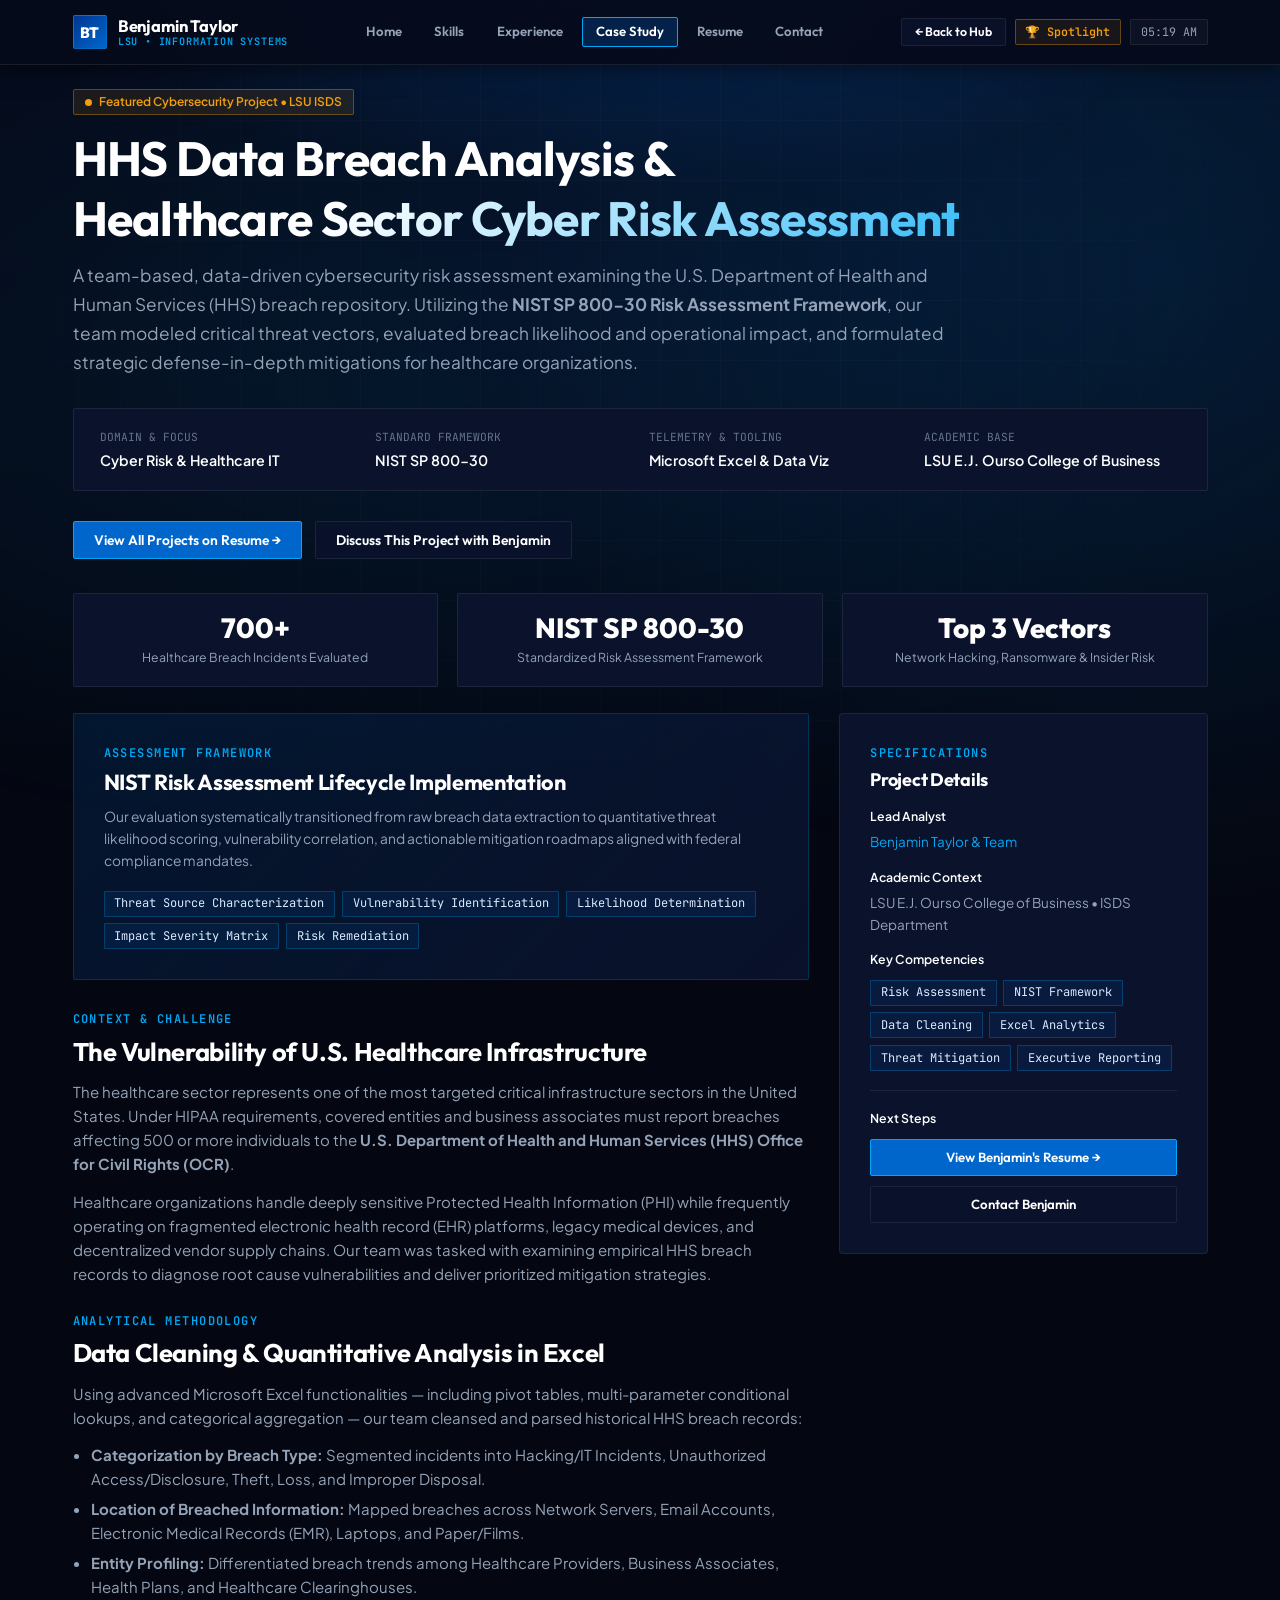
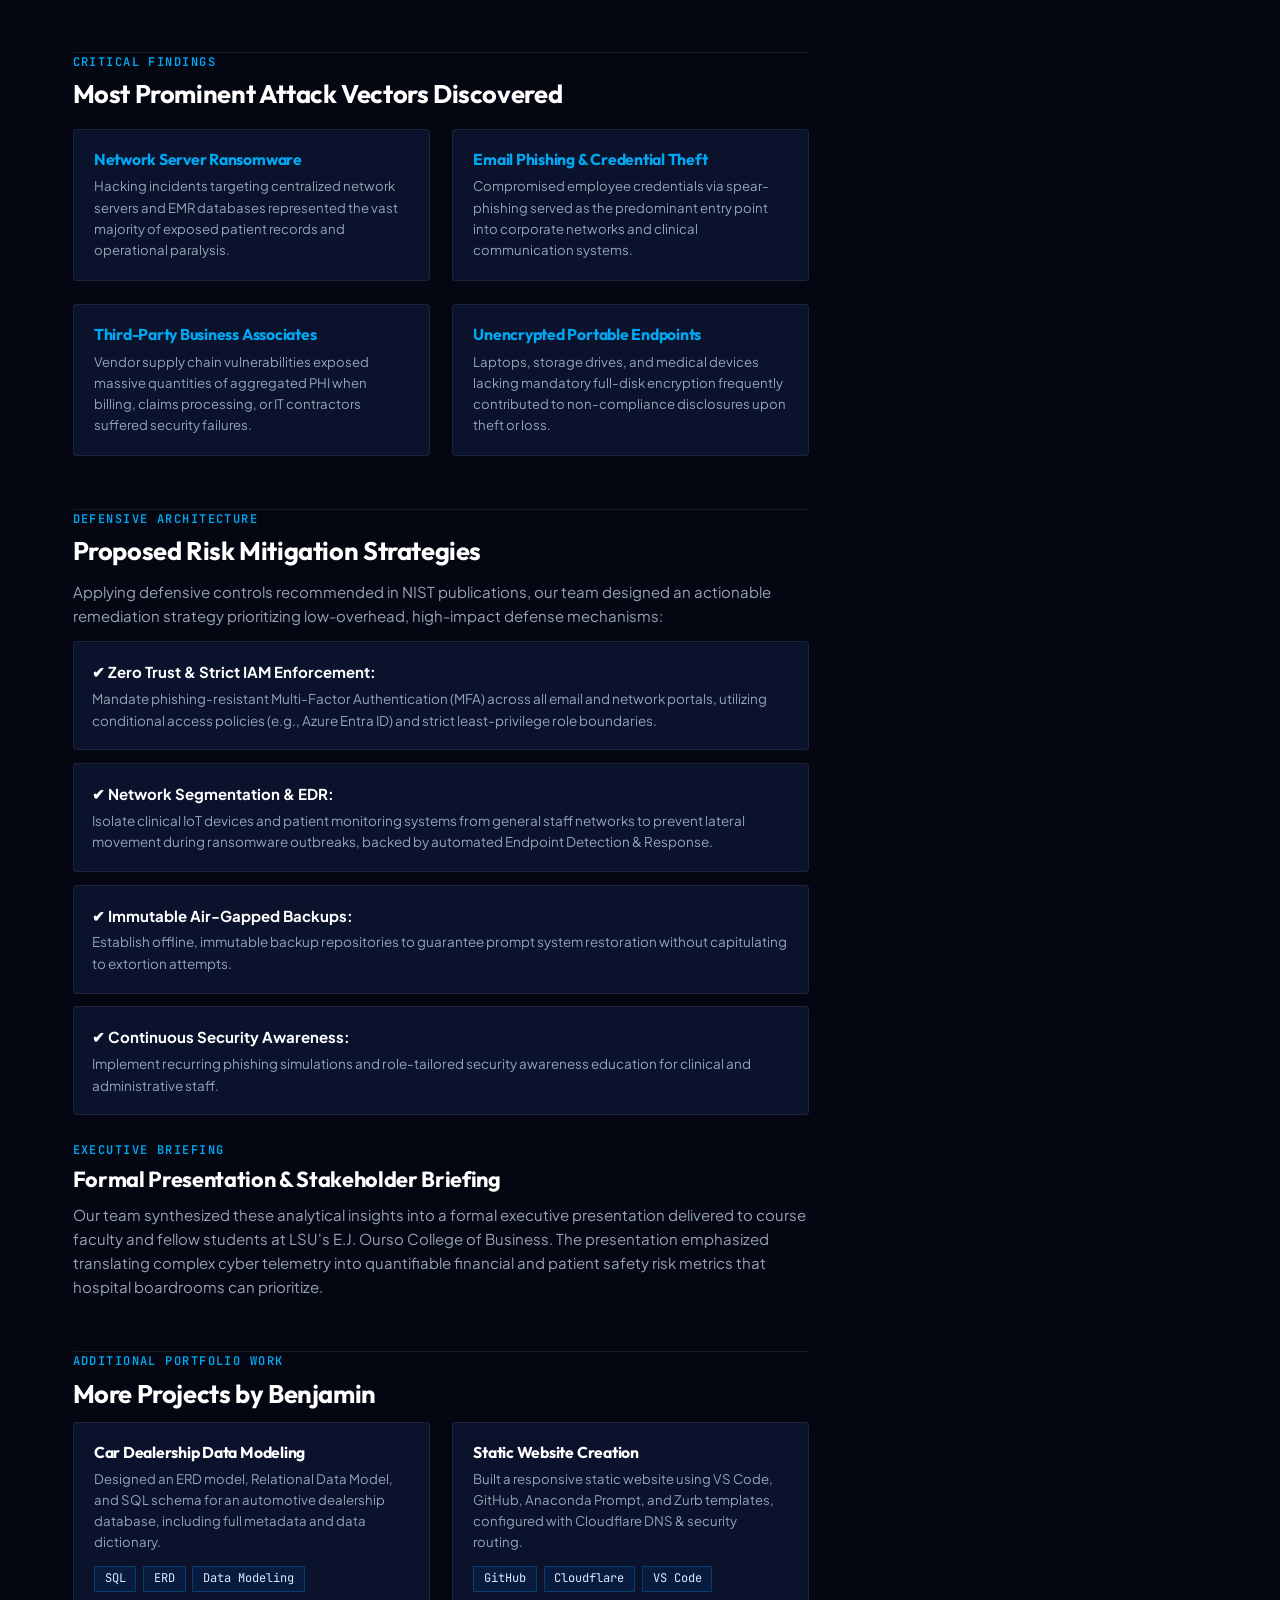
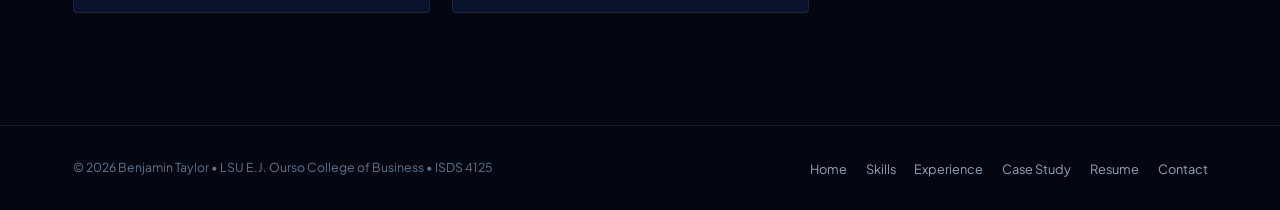
==== commit 2e7c1180: "Refactor design to rigid precision layout, fix top bar alignment, and enhance professional executive" ====
--- a/project.html
+++ b/project.html
@@ -9,30 +9,45 @@
 </head>
 <body>
 
-  <!-- Navigation Header -->
-  <header class="site-header" id="main-header">
+  <!-- Ambient Technical Background -->
+  <div class="ps-ambient-bg" aria-hidden="true">
+    <div class="ps-wave-ribbon"></div>
+    <div class="ps-grid-lines"></div>
+  </div>
+
+  <!-- Top System Bar -->
+  <header class="ps-system-bar" id="main-header">
     <div class="container">
-      <a href="index.html" class="logo" id="brand-logo" aria-label="Benjamin Taylor Portfolio">
-        <span class="logo-badge">BT</span>
-        <div>
-          <span>Benjamin Taylor</span>
-          <span class="logo-sub">LSU &bull; IS &amp; Cyber Risk</span>
-        </div>
-      </a>
+      <div class="ps-console-brand">
+        <a href="index.html" class="ps-logo-chip" aria-label="Benjamin Taylor Home">BT</a>
+        <div class="ps-brand-text">
+          <span class="ps-brand-name">Benjamin Taylor</span>
+          <span class="ps-brand-badge">LSU &bull; Information Systems</span>
+        </div>
+      </div>
 
       <nav aria-label="Main Navigation">
-        <ul class="nav-links">
-          <li><a href="index.html" class="nav-link" id="nav-home">Home</a></li>
-          <li><a href="index.html#skills" class="nav-link" id="nav-skills">Skills</a></li>
-          <li><a href="index.html#experience" class="nav-link" id="nav-experience">Experience</a></li>
-          <li><a href="project.html" class="nav-link active" id="nav-project">Featured Project</a></li>
-          <li><a href="resume.html" class="nav-link" id="nav-resume">Resume</a></li>
-          <li><a href="index.html#contact" class="nav-link" id="nav-contact">Contact</a></li>
+        <ul class="ps-nav-items">
+          <li><a href="index.html" class="ps-nav-btn" id="nav-home">Home</a></li>
+          <li><a href="index.html#skills" class="ps-nav-btn" id="nav-skills">Skills</a></li>
+          <li><a href="index.html#experience" class="ps-nav-btn" id="nav-experience">Experience</a></li>
+          <li><a href="project.html" class="ps-nav-btn active" id="nav-project">Case Study</a></li>
+          <li><a href="resume.html" class="ps-nav-btn" id="nav-resume">Resume</a></li>
+          <li><a href="index.html#contact" class="ps-nav-btn" id="nav-contact">Contact</a></li>
         </ul>
       </nav>
 
-      <div class="nav-actions">
-        <a href="index.html" class="btn btn-secondary btn-sm" id="btn-header-back">&larr; Back Home</a>
+      <!-- System Widgets -->
+      <div class="ps-system-widgets">
+        <a href="index.html" class="btn-ps btn-ps-secondary btn-ps-sm" id="btn-header-back">
+          &larr; Back to Hub
+        </a>
+        <div class="ps-widget-item ps-trophy-badge">
+          <span>&#x1F3C6; Spotlight</span>
+        </div>
+        <div class="ps-widget-item" id="ps-system-clock">
+          10:08 AM
+        </div>
       </div>
     </div>
   </header>
@@ -43,18 +58,18 @@
 
       <!-- Project Hero Section -->
       <section class="project-hero" id="project-intro">
-        <div class="badge badge-gold" style="margin-bottom: 1rem;">
-          <span class="pulse-dot" style="background-color: var(--accent-gold);"></span>
-          <span>Featured Cybersecurity Case Study &bull; LSU ISDS</span>
-        </div>
-
-        <h1 style="margin-bottom: 1rem;">
+        <div class="badge badge-gold" style="margin-bottom: 0.85rem;">
+          <span class="pulse-dot" style="background-color: var(--ps-gold);"></span>
+          <span>Featured Cybersecurity Project &bull; LSU ISDS</span>
+        </div>
+
+        <h1 style="margin-bottom: 0.85rem;">
           HHS Data Breach Analysis &amp; <br>
           <span class="text-gradient">Healthcare Sector Cyber Risk Assessment</span>
         </h1>
 
-        <p style="font-size: 1.2rem; max-width: 860px; line-height: 1.75;">
-          A team-based, data-driven cybersecurity risk assessment analyzing the U.S. Department of Health and Human Services (HHS) 
+        <p style="font-size: 1.15rem; max-width: 880px; line-height: 1.7;">
+          A team-based, data-driven cybersecurity risk assessment examining the U.S. Department of Health and Human Services (HHS) 
           breach repository. Utilizing the <strong>NIST SP 800-30 Risk Assessment Framework</strong>, our team modeled critical threat vectors, 
           evaluated breach likelihood and operational impact, and formulated strategic defense-in-depth mitigations for healthcare organizations.
         </p>
@@ -66,26 +81,26 @@
             <div class="meta-value">Cyber Risk &amp; Healthcare IT</div>
           </div>
           <div class="project-meta-item">
-            <div class="meta-label">Framework Used</div>
+            <div class="meta-label">Standard Framework</div>
             <div class="meta-value">NIST SP 800-30</div>
           </div>
           <div class="project-meta-item">
-            <div class="meta-label">Analysis Tooling</div>
+            <div class="meta-label">Telemetry &amp; Tooling</div>
             <div class="meta-value">Microsoft Excel &amp; Data Viz</div>
           </div>
           <div class="project-meta-item">
-            <div class="meta-label">Institution</div>
+            <div class="meta-label">Academic Base</div>
             <div class="meta-value">LSU E.J. Ourso College of Business</div>
           </div>
         </div>
 
         <!-- Action Links -->
-        <div style="display: flex; gap: 1rem; flex-wrap: wrap;">
-          <a href="resume.html#projects" class="btn btn-primary" id="btn-view-all-projects">
-            &#x1F4C4; View All Projects on Resume &rarr;
+        <div style="display: flex; gap: 0.85rem; flex-wrap: wrap;">
+          <a href="resume.html#projects" class="btn-ps btn-ps-primary" id="btn-view-all-projects">
+            View All Projects on Resume &rarr;
           </a>
-          <a href="index.html#contact" class="btn btn-secondary" id="btn-discuss-project">
-            &#x2709;&#xFE0F; Discuss This Project with Benjamin
+          <a href="index.html#contact" class="btn-ps btn-ps-secondary" id="btn-discuss-project">
+            Discuss This Project with Benjamin
           </a>
         </div>
       </section>
@@ -115,12 +130,12 @@
           <!-- Architectural / Framework Visual Showcase -->
           <div class="project-showcase-visual">
             <div class="section-subtitle">Assessment Framework</div>
-            <h3 style="margin-top: 0.25rem;">NIST Risk Assessment Lifecycle Implementation</h3>
-            <p style="margin-top: 0.75rem; font-size: 0.95rem;">
+            <h3 style="margin-top: 0.2rem;">NIST Risk Assessment Lifecycle Implementation</h3>
+            <p style="margin-top: 0.65rem; font-size: 0.92rem;">
               Our evaluation systematically transitioned from raw breach data extraction to quantitative threat likelihood scoring, 
               vulnerability correlation, and actionable mitigation roadmaps aligned with federal compliance mandates.
             </p>
-            <div style="margin-top: 1.5rem; display: flex; gap: 0.5rem; flex-wrap: wrap;">
+            <div style="margin-top: 1.25rem; display: flex; gap: 0.45rem; flex-wrap: wrap;">
               <span class="skill-tag">Threat Source Characterization</span>
               <span class="skill-tag">Vulnerability Identification</span>
               <span class="skill-tag">Likelihood Determination</span>
@@ -132,7 +147,7 @@
           <!-- Section 1: Problem Background & Dataset -->
           <section class="section" style="padding-top: 0;">
             <div class="section-subtitle">Context &amp; Challenge</div>
-            <h2 style="font-size: 1.8rem; margin: 0.5rem 0 1rem;">The Vulnerability of U.S. Healthcare Infrastructure</h2>
+            <h2 style="font-size: 1.7rem; margin: 0.4rem 0 0.85rem;">The Vulnerability of U.S. Healthcare Infrastructure</h2>
             <p>
               The healthcare sector represents one of the most targeted critical infrastructure sectors in the United States. 
               Under HIPAA requirements, covered entities and business associates must report breaches affecting 500 or more individuals 
@@ -145,13 +160,13 @@
               prioritized mitigation strategies.
             </p>
 
-            <div class="section-subtitle" style="margin-top: 2rem;">Analytical Approach</div>
-            <h2 style="font-size: 1.8rem; margin: 0.5rem 0 1rem;">Data Cleaning &amp; Quantitative Analysis in Excel</h2>
+            <div class="section-subtitle" style="margin-top: 1.75rem;">Analytical Methodology</div>
+            <h2 style="font-size: 1.7rem; margin: 0.4rem 0 0.85rem;">Data Cleaning &amp; Quantitative Analysis in Excel</h2>
             <p>
               Using advanced Microsoft Excel functionalities &mdash; including pivot tables, multi-parameter conditional lookups, 
-              and categorical aggregation &mdash; our team cleansed and parsed the historical HHS breach records:
-            </p>
-            <ul style="padding-left: 1.25rem; margin-top: 0.5rem; color: var(--text-secondary); display: flex; flex-direction: column; gap: 0.5rem;">
+              and categorical aggregation &mdash; our team cleansed and parsed historical HHS breach records:
+            </p>
+            <ul style="padding-left: 1.25rem; margin-top: 0.5rem; color: var(--text-secondary); display: flex; flex-direction: column; gap: 0.4rem;">
               <li><strong>Categorization by Breach Type:</strong> Segmented incidents into Hacking/IT Incidents, Unauthorized Access/Disclosure, Theft, Loss, and Improper Disposal.</li>
               <li><strong>Location of Breached Information:</strong> Mapped breaches across Network Servers, Email Accounts, Electronic Medical Records (EMR), Laptops, and Paper/Films.</li>
               <li><strong>Entity Profiling:</strong> Differentiated breach trends among Healthcare Providers, Business Associates, Health Plans, and Healthcare Clearinghouses.</li>
@@ -160,66 +175,66 @@
 
           <!-- Section 2: Prominent Attack Vectors Identified -->
           <section class="section" style="padding-top: 0;">
-            <div class="section-subtitle">Findings</div>
-            <h2 style="font-size: 1.8rem; margin: 0.5rem 0 1.5rem;">Most Prominent Attack Vectors Discovered</h2>
+            <div class="section-subtitle">Critical Findings</div>
+            <h2 style="font-size: 1.7rem; margin: 0.4rem 0 1.25rem;">Most Prominent Attack Vectors Discovered</h2>
 
             <div class="card-grid" style="grid-template-columns: 1fr 1fr; margin-top: 0;">
-              <div class="card" style="padding: 1.5rem;">
-                <h4 style="color: var(--accent-gold-light); margin-bottom: 0.5rem;">&#x1F47E; Network Server Ransomware</h4>
-                <p style="font-size: 0.9rem;">Hacking incidents targeting centralized network servers and EMR databases represented the vast majority of exposed patient records and operational paralysis.</p>
-              </div>
-
-              <div class="card" style="padding: 1.5rem;">
-                <h4 style="color: var(--accent-gold-light); margin-bottom: 0.5rem;">&#x1F4E9; Email Phishing &amp; Credential Theft</h4>
-                <p style="font-size: 0.9rem;">Compromised employee credentials via spear-phishing served as the predominant entry point into corporate networks and clinical communication systems.</p>
-              </div>
-
-              <div class="card" style="padding: 1.5rem;">
-                <h4 style="color: var(--accent-gold-light); margin-bottom: 0.5rem;">&#x1F510; Third-Party Business Associates</h4>
-                <p style="font-size: 0.9rem;">Vendor supply chain vulnerabilities exposed massive quantities of aggregated PHI when billing, claims processing, or IT contractors suffered security failures.</p>
-              </div>
-
-              <div class="card" style="padding: 1.5rem;">
-                <h4 style="color: var(--accent-gold-light); margin-bottom: 0.5rem;">&#x1F4BB; Unencrypted Portable Endpoints</h4>
-                <p style="font-size: 0.9rem;">Laptops, storage drives, and medical devices lacking mandatory full-disk encryption frequently contributed to non-compliance disclosures upon theft or loss.</p>
+              <div class="card" style="padding: 1.35rem;">
+                <h4 style="color: var(--ps-cyan-bright); margin-bottom: 0.4rem;">Network Server Ransomware</h4>
+                <p style="font-size: 0.88rem;">Hacking incidents targeting centralized network servers and EMR databases represented the vast majority of exposed patient records and operational paralysis.</p>
+              </div>
+
+              <div class="card" style="padding: 1.35rem;">
+                <h4 style="color: var(--ps-cyan-bright); margin-bottom: 0.4rem;">Email Phishing &amp; Credential Theft</h4>
+                <p style="font-size: 0.88rem;">Compromised employee credentials via spear-phishing served as the predominant entry point into corporate networks and clinical communication systems.</p>
+              </div>
+
+              <div class="card" style="padding: 1.35rem;">
+                <h4 style="color: var(--ps-cyan-bright); margin-bottom: 0.4rem;">Third-Party Business Associates</h4>
+                <p style="font-size: 0.88rem;">Vendor supply chain vulnerabilities exposed massive quantities of aggregated PHI when billing, claims processing, or IT contractors suffered security failures.</p>
+              </div>
+
+              <div class="card" style="padding: 1.35rem;">
+                <h4 style="color: var(--ps-cyan-bright); margin-bottom: 0.4rem;">Unencrypted Portable Endpoints</h4>
+                <p style="font-size: 0.88rem;">Laptops, storage drives, and medical devices lacking mandatory full-disk encryption frequently contributed to non-compliance disclosures upon theft or loss.</p>
               </div>
             </div>
           </section>
 
           <!-- Section 3: Mitigation Strategies & Formal Presentation -->
           <section class="section" style="padding-top: 0;">
-            <div class="section-subtitle">Recommendations</div>
-            <h2 style="font-size: 1.8rem; margin: 0.5rem 0 1rem;">Proposed Risk Mitigation Strategies</h2>
+            <div class="section-subtitle">Defensive Architecture</div>
+            <h2 style="font-size: 1.7rem; margin: 0.4rem 0 0.85rem;">Proposed Risk Mitigation Strategies</h2>
             <p>
-              Applying the defensive controls recommended in NIST publications, our team designed an actionable remediation strategy 
+              Applying defensive controls recommended in NIST publications, our team designed an actionable remediation strategy 
               prioritizing low-overhead, high-impact defense mechanisms:
             </p>
 
-            <div style="display: flex; flex-direction: column; gap: 1rem; margin-top: 1rem;">
-              <div class="card" style="padding: 1.25rem;">
-                <strong style="color: var(--text-primary);">&#x2714; Zero Trust &amp; Strict IAM Enforcement:</strong>
-                <p style="font-size: 0.92rem; margin-top: 0.25rem;">Mandate phishing-resistant Multi-Factor Authentication (MFA) across all email and network portals, utilizing conditional access policies (e.g., Azure Entra ID) and strict least-privilege role boundaries.</p>
-              </div>
-
-              <div class="card" style="padding: 1.25rem;">
-                <strong style="color: var(--text-primary);">&#x2714; Network Segmentation &amp; EDR:</strong>
-                <p style="font-size: 0.92rem; margin-top: 0.25rem;">Isolate clinical IoT devices and patient monitoring systems from general staff networks to prevent lateral movement during ransomware outbreaks, backed by automated Endpoint Detection &amp; Response.</p>
-              </div>
-
-              <div class="card" style="padding: 1.25rem;">
-                <strong style="color: var(--text-primary);">&#x2714; Immutable Air-Gapped Backups:</strong>
-                <p style="font-size: 0.92rem; margin-top: 0.25rem;">Establish offline, immutable backup repositories to guarantee prompt system restoration without capitulating to extortion attempts.</p>
-              </div>
-
-              <div class="card" style="padding: 1.25rem;">
-                <strong style="color: var(--text-primary);">&#x2714; Continuous Security Awareness:</strong>
-                <p style="font-size: 0.92rem; margin-top: 0.25rem;">Implement recurring phishing simulations and role-tailored security awareness education for clinical and administrative staff.</p>
-              </div>
-            </div>
-
-            <div style="margin-top: 2rem;">
-              <div class="section-subtitle">Formal Presentation</div>
-              <h3 style="margin: 0.35rem 0 0.75rem;">Executive Presentation &amp; Stakeholder Briefing</h3>
+            <div style="display: flex; flex-direction: column; gap: 0.85rem; margin-top: 0.85rem;">
+              <div class="card" style="padding: 1.2rem;">
+                <strong style="color: #ffffff;">&#x2714; Zero Trust &amp; Strict IAM Enforcement:</strong>
+                <p style="font-size: 0.9rem; margin-top: 0.25rem;">Mandate phishing-resistant Multi-Factor Authentication (MFA) across all email and network portals, utilizing conditional access policies (e.g., Azure Entra ID) and strict least-privilege role boundaries.</p>
+              </div>
+
+              <div class="card" style="padding: 1.2rem;">
+                <strong style="color: #ffffff;">&#x2714; Network Segmentation &amp; EDR:</strong>
+                <p style="font-size: 0.9rem; margin-top: 0.25rem;">Isolate clinical IoT devices and patient monitoring systems from general staff networks to prevent lateral movement during ransomware outbreaks, backed by automated Endpoint Detection &amp; Response.</p>
+              </div>
+
+              <div class="card" style="padding: 1.2rem;">
+                <strong style="color: #ffffff;">&#x2714; Immutable Air-Gapped Backups:</strong>
+                <p style="font-size: 0.9rem; margin-top: 0.25rem;">Establish offline, immutable backup repositories to guarantee prompt system restoration without capitulating to extortion attempts.</p>
+              </div>
+
+              <div class="card" style="padding: 1.2rem;">
+                <strong style="color: #ffffff;">&#x2714; Continuous Security Awareness:</strong>
+                <p style="font-size: 0.9rem; margin-top: 0.25rem;">Implement recurring phishing simulations and role-tailored security awareness education for clinical and administrative staff.</p>
+              </div>
+            </div>
+
+            <div style="margin-top: 1.75rem;">
+              <div class="section-subtitle">Executive Briefing</div>
+              <h3 style="margin: 0.3rem 0 0.65rem;">Formal Presentation &amp; Stakeholder Briefing</h3>
               <p>
                 Our team synthesized these analytical insights into a formal executive presentation delivered to course faculty and fellow students 
                 at LSU's E.J. Ourso College of Business. The presentation emphasized translating complex cyber telemetry into quantifiable financial 
@@ -231,12 +246,12 @@
           <!-- Section 4: Other Projects in Portfolio -->
           <section class="section" style="padding-top: 0;">
             <div class="section-subtitle">Additional Portfolio Work</div>
-            <h2 style="font-size: 1.8rem; margin: 0.5rem 0 1rem;">More Projects by Benjamin</h2>
-
-            <div class="card-grid" style="grid-template-columns: 1fr 1fr; margin-top: 1rem;">
-              <div class="card" style="padding: 1.5rem;">
+            <h2 style="font-size: 1.7rem; margin: 0.4rem 0 0.85rem;">More Projects by Benjamin</h2>
+
+            <div class="card-grid" style="grid-template-columns: 1fr 1fr; margin-top: 0.85rem;">
+              <div class="card" style="padding: 1.35rem;">
                 <h4>Car Dealership Data Modeling</h4>
-                <p style="font-size: 0.9rem; margin-top: 0.35rem;">
+                <p style="font-size: 0.88rem; margin-top: 0.3rem;">
                   Designed an ERD model, Relational Data Model, and SQL schema for an automotive dealership database, including full metadata and data dictionary.
                 </p>
                 <div class="skill-chips-wrapper" style="margin-top: 0.5rem;">
@@ -246,9 +261,9 @@
                 </div>
               </div>
 
-              <div class="card" style="padding: 1.5rem;">
+              <div class="card" style="padding: 1.35rem;">
                 <h4>Static Website Creation</h4>
-                <p style="font-size: 0.9rem; margin-top: 0.35rem;">
+                <p style="font-size: 0.88rem; margin-top: 0.3rem;">
                   Built a responsive static website using VS Code, GitHub, Anaconda Prompt, and Zurb templates, configured with Cloudflare DNS &amp; security routing.
                 </p>
                 <div class="skill-chips-wrapper" style="margin-top: 0.5rem;">
@@ -264,22 +279,22 @@
 
         <!-- Sidebar: Project Specifications & Core Tools -->
         <aside class="project-sidebar">
-          <div class="card" style="position: sticky; top: calc(var(--header-height) + 1.5rem);">
-            <div class="section-subtitle">Quick Summary</div>
-            <h3 style="font-size: 1.3rem; margin: 0.5rem 0 1.25rem;">Project Specifications</h3>
-
-            <div style="margin-bottom: 1.25rem;">
-              <div style="font-size: 0.85rem; font-weight: 600; color: var(--text-primary); margin-bottom: 0.4rem;">Author</div>
-              <p style="font-size: 0.92rem; color: var(--accent-gold-light); margin: 0;">Benjamin Taylor &amp; Team</p>
-            </div>
-
-            <div style="margin-bottom: 1.25rem;">
-              <div style="font-size: 0.85rem; font-weight: 600; color: var(--text-primary); margin-bottom: 0.4rem;">Academic Context</div>
-              <p style="font-size: 0.92rem; color: var(--text-secondary); margin: 0;">LSU E.J. Ourso College of Business &bull; ISDS Department</p>
-            </div>
-
-            <div style="margin-bottom: 1.25rem;">
-              <div style="font-size: 0.85rem; font-weight: 600; color: var(--text-primary); margin-bottom: 0.4rem;">Key Competencies</div>
+          <div class="card" style="position: sticky; top: calc(var(--header-height) + 1.25rem);">
+            <div class="section-subtitle">Specifications</div>
+            <h3 style="font-size: 1.2rem; margin: 0.4rem 0 1rem;">Project Details</h3>
+
+            <div style="margin-bottom: 1rem;">
+              <div style="font-size: 0.82rem; font-weight: 600; color: #ffffff; margin-bottom: 0.3rem;">Lead Analyst</div>
+              <p style="font-size: 0.9rem; color: var(--ps-cyan-bright); margin: 0;">Benjamin Taylor &amp; Team</p>
+            </div>
+
+            <div style="margin-bottom: 1rem;">
+              <div style="font-size: 0.82rem; font-weight: 600; color: #ffffff; margin-bottom: 0.3rem;">Academic Context</div>
+              <p style="font-size: 0.9rem; color: var(--text-secondary); margin: 0;">LSU E.J. Ourso College of Business &bull; ISDS Department</p>
+            </div>
+
+            <div style="margin-bottom: 1rem;">
+              <div style="font-size: 0.82rem; font-weight: 600; color: #ffffff; margin-bottom: 0.3rem;">Key Competencies</div>
               <div class="skill-chips-wrapper">
                 <span class="skill-tag">Risk Assessment</span>
                 <span class="skill-tag">NIST Framework</span>
@@ -290,14 +305,14 @@
               </div>
             </div>
 
-            <hr style="border: 0; border-top: 1px solid var(--border-subtle); margin: 1.5rem 0;">
+            <hr style="border: 0; border-top: 1px solid var(--border-subtle); margin: 1.25rem 0;">
 
             <div>
-              <div style="font-size: 0.85rem; font-weight: 600; color: var(--text-primary); margin-bottom: 0.75rem;">Next Steps</div>
-              <a href="resume.html" class="btn btn-primary" style="width: 100%; font-size: 0.9rem; margin-bottom: 0.75rem;">
+              <div style="font-size: 0.82rem; font-weight: 600; color: #ffffff; margin-bottom: 0.65rem;">Next Steps</div>
+              <a href="resume.html" class="btn-ps btn-ps-primary" style="width: 100%; font-size: 0.88rem; margin-bottom: 0.65rem;">
                 View Benjamin's Resume &rarr;
               </a>
-              <a href="index.html#contact" class="btn btn-secondary" style="width: 100%; font-size: 0.9rem;">
+              <a href="index.html#contact" class="btn-ps btn-ps-secondary" style="width: 100%; font-size: 0.88rem;">
                 Contact Benjamin
               </a>
             </div>
@@ -319,12 +334,25 @@
         <li><a href="index.html">Home</a></li>
         <li><a href="index.html#skills">Skills</a></li>
         <li><a href="index.html#experience">Experience</a></li>
-        <li><a href="project.html">Featured Project</a></li>
+        <li><a href="project.html">Case Study</a></li>
         <li><a href="resume.html">Resume</a></li>
         <li><a href="index.html#contact">Contact</a></li>
       </ul>
     </div>
   </footer>
 
+  <!-- Real-Time Clock -->
+  <script>
+    function updateClock() {
+      const clockEl = document.getElementById('ps-system-clock');
+      if (clockEl) {
+        const now = new Date();
+        clockEl.textContent = now.toLocaleTimeString([], { hour: '2-digit', minute: '2-digit' });
+      }
+    }
+    updateClock();
+    setInterval(updateClock, 1000);
+  </script>
+
 </body>
 </html>
--- a/styles.css
+++ b/styles.css
@@ -1,73 +1,61 @@
 /* ==========================================================================
-   BENJAMIN TAYLOR - PERSONAL PORTFOLIO & RESUME DESIGN SYSTEM
-   Styles for: index.html (hybrid single-page), resume.html, project.html
-   Target Audience: Recruiters, Hiring Managers & Faculty
+   BENJAMIN TAYLOR - EXECUTIVE SONY / PLAYSTATION PRECISION DESIGN SYSTEM
+   Style: Rigid, Minimalist, Precision-Machined Edges (No bubbly curves)
+   Palette: Deep Midnight Navy, Precision Cobalt, Crisp Luminous Cyan, Pure White
+   Target Audience: Corporate Recruiters, Faculty (Dr. Gabriele Piccoli - ISDS 4125)
    ========================================================================== */
 
-@import url('https://fonts.googleapis.com/css2?family=Outfit:wght@400;500;600;700;800&family=Plus+Jakarta+Sans:wght@300;400;500;600;700&family=JetBrains+Mono:wght@400;500&display=swap');
-
-/* --- CSS Variables & Design Tokens --- */
+@import url('https://fonts.googleapis.com/css2?family=Plus+Jakarta+Sans:wght@400;500;600;700;800&family=Outfit:wght@500;600;700;800&family=JetBrains+Mono:wght@400;500;600&display=swap');
+
+/* --- Precision Design Tokens --- */
 :root {
   --font-heading: 'Outfit', -apple-system, BlinkMacSystemFont, 'Segoe UI', sans-serif;
   --font-body: 'Plus Jakarta Sans', -apple-system, BlinkMacSystemFont, 'Segoe UI', sans-serif;
   --font-mono: 'JetBrains Mono', monospace;
 
-  /* Color Palette - Executive Modern Tech with LSU Royal Purple & Gold Accents */
-  --bg-primary: #0a0e1a;
-  --bg-secondary: #0f1527;
-  --bg-card: rgba(18, 24, 43, 0.78);
-  --bg-card-hover: rgba(28, 38, 68, 0.9);
-  --bg-glass: rgba(10, 14, 26, 0.88);
-
-  /* Accents */
-  --accent-purple: #7c3aed;        /* Royal Purple */
-  --accent-purple-light: #a78bfa;
-  --accent-gold: #f59e0b;          /* LSU Gold / Amber */
-  --accent-gold-light: #fcd34d;
-  --accent-cyan: #06b6d4;
-  --accent-gradient: linear-gradient(135deg, #7c3aed 0%, #6366f1 50%, #f59e0b 100%);
-  --accent-purple-grad: linear-gradient(135deg, #8b5cf6 0%, #6366f1 100%);
-  --accent-gold-grad: linear-gradient(135deg, #fbbf24 0%, #f59e0b 100%);
+  /* Executive Dark / PlayStation Precision Palette */
+  --ps-black: #040711;
+  --ps-navy-deep: #060b1b;
+  --ps-navy-surface: #0a122c;
+  --ps-navy-card: #0d1738;
+  --ps-navy-hover: #12204c;
   
-  --accent-glow: rgba(124, 58, 237, 0.28);
-  --accent-glow-gold: rgba(245, 158, 11, 0.25);
+  /* Precision Accents */
+  --ps-blue-royal: #003791;
+  --ps-blue-electric: #0066cc;
+  --ps-cyan-bright: #00a8f3;
+  --ps-cyan-muted: #38bdf8;
+  --ps-gold: #f59e0b;
+  --ps-green: #10b981;
+
+  /* Crisp Hairline Borders */
+  --border-subtle: rgba(255, 255, 255, 0.08);
+  --border-card: rgba(0, 168, 243, 0.2);
+  --border-highlight: #00a8f3;
+  --border-gold: rgba(245, 158, 11, 0.35);
+
+  /* Rigid Geometric Radius (Strictly Crisp & Angular) */
+  --radius-xs: 1px;
+  --radius-sm: 2px;
+  --radius-md: 4px;
+  --radius-lg: 4px;
+  --radius-pill: 2px;
 
   /* Typography Colors */
-  --text-primary: #f8fafc;
+  --text-primary: #ffffff;
   --text-secondary: #94a3b8;
   --text-muted: #64748b;
-  --text-gradient: linear-gradient(135deg, #ffffff 20%, #cbd5e1 100%);
-  --text-accent-gradient: linear-gradient(135deg, #c4b5fd 0%, #93c5fd 50%, #fde68a 100%);
-
-  /* Borders & Dividers */
-  --border-subtle: rgba(255, 255, 255, 0.08);
-  --border-card: rgba(255, 255, 255, 0.1);
-  --border-hover: rgba(139, 92, 246, 0.45);
-
-  /* Status Colors */
-  --status-active: #10b981;
-  --status-active-glow: rgba(16, 185, 129, 0.35);
-
-  /* Spacing & Layout */
-  --container-max-width: 1140px;
-  --header-height: 74px;
-  --radius-sm: 8px;
-  --radius-md: 14px;
-  --radius-lg: 20px;
-  --radius-pill: 9999px;
-
-  /* Shadows */
-  --shadow-sm: 0 2px 8px rgba(0, 0, 0, 0.3);
-  --shadow-card: 0 10px 30px -10px rgba(0, 0, 0, 0.55);
-  --shadow-card-hover: 0 20px 40px -15px rgba(124, 58, 237, 0.25);
-
-  /* Transitions */
-  --transition-fast: 0.2s cubic-bezier(0.4, 0, 0.2, 1);
-  --transition-base: 0.3s cubic-bezier(0.4, 0, 0.2, 1);
-  --transition-slow: 0.5s cubic-bezier(0.4, 0, 0.2, 1);
-}
-
-/* --- Global Reset & Base Styles --- */
+
+  /* Header Sizing */
+  --header-height: 64px;
+  --container-max-width: 1180px;
+
+  /* Snappy Transitions */
+  --transition-fast: 0.15s ease-out;
+  --transition-base: 0.2s ease-out;
+}
+
+/* --- Global Reset & Foundation --- */
 *, *::before, *::after {
   margin: 0;
   padding: 0;
@@ -76,10 +64,10 @@
 
 html {
   font-family: var(--font-body);
-  font-size: 16px;
-  line-height: 1.65;
+  font-size: 15px;
+  line-height: 1.6;
   color: var(--text-primary);
-  background-color: var(--bg-primary);
+  background-color: var(--ps-black);
   scroll-behavior: smooth;
   -webkit-font-smoothing: antialiased;
   -moz-osx-font-smoothing: grayscale;
@@ -91,11 +79,48 @@
   flex-direction: column;
   position: relative;
   overflow-x: hidden;
+  color: var(--text-primary);
   background: 
-    radial-gradient(circle at 12% 8%, rgba(124, 58, 237, 0.14) 0%, transparent 45%),
-    radial-gradient(circle at 88% 25%, rgba(245, 158, 11, 0.09) 0%, transparent 45%),
-    radial-gradient(circle at 50% 80%, rgba(99, 102, 241, 0.08) 0%, transparent 50%),
-    var(--bg-primary);
+    radial-gradient(ellipse 70% 40% at 50% -5%, rgba(0, 102, 204, 0.28) 0%, transparent 65%),
+    radial-gradient(circle at 90% 30%, rgba(0, 168, 243, 0.1) 0%, transparent 50%),
+    linear-gradient(180deg, #060b1b 0%, #040711 100%);
+  background-attachment: fixed;
+}
+
+/* --- Subtle Technical Background (No bubbly shapes) --- */
+.ps-ambient-bg {
+  position: fixed;
+  top: 0;
+  left: 0;
+  width: 100%;
+  height: 100%;
+  pointer-events: none;
+  z-index: 0;
+  overflow: hidden;
+}
+
+.ps-wave-ribbon {
+  position: absolute;
+  width: 140%;
+  height: 120%;
+  left: -20%;
+  top: -10%;
+  background: 
+    radial-gradient(ellipse at 35% 45%, rgba(0, 168, 243, 0.08) 0%, transparent 50%),
+    radial-gradient(ellipse at 65% 25%, rgba(0, 55, 145, 0.12) 0%, transparent 55%);
+  filter: blur(50px);
+}
+
+/* Technical Accent Grid Lines */
+.ps-grid-lines {
+  position: absolute;
+  inset: 0;
+  background-image: 
+    linear-gradient(to right, rgba(255, 255, 255, 0.02) 1px, transparent 1px),
+    linear-gradient(to bottom, rgba(255, 255, 255, 0.02) 1px, transparent 1px);
+  background-size: 60px 60px;
+  mask-image: radial-gradient(ellipse at 50% 30%, #000 30%, transparent 80%);
+  -webkit-mask-image: radial-gradient(ellipse at 50% 30%, #000 30%, transparent 80%);
 }
 
 /* --- Typography --- */
@@ -104,218 +129,380 @@
   font-weight: 700;
   color: var(--text-primary);
   line-height: 1.25;
-  letter-spacing: -0.02em;
-}
-
-h1 { font-size: clamp(2.2rem, 4.2vw, 3.4rem); }
-h2 { font-size: clamp(1.75rem, 2.8vw, 2.3rem); }
-h3 { font-size: clamp(1.25rem, 1.8vw, 1.55rem); }
-h4 { font-size: 1.1rem; }
+  letter-spacing: -0.015em;
+}
+
+h1 { font-size: clamp(2.1rem, 4vw, 3.2rem); }
+h2 { font-size: clamp(1.6rem, 2.5vw, 2.1rem); }
+h3 { font-size: clamp(1.2rem, 1.8vw, 1.45rem); }
+h4 { font-size: 1.05rem; }
 
 p {
   color: var(--text-secondary);
-  margin-bottom: 1rem;
-}
-
-p:last-child {
-  margin-bottom: 0;
-}
+  margin-bottom: 0.9rem;
+}
+
+p:last-child { margin-bottom: 0; }
 
 a {
   color: inherit;
   text-decoration: none;
-  transition: color var(--transition-fast);
-}
-
-/* --- Container & Utilities --- */
+  transition: all var(--transition-fast);
+}
+
+/* --- Container --- */
 .container {
   width: 100%;
   max-width: var(--container-max-width);
   margin: 0 auto;
   padding: 0 1.5rem;
+  position: relative;
+  z-index: 1;
 }
 
 .text-gradient {
-  background: var(--text-accent-gradient);
+  background: linear-gradient(135deg, #ffffff 30%, #38bdf8 100%);
   -webkit-background-clip: text;
   -webkit-text-fill-color: transparent;
   display: inline-block;
 }
 
-.text-gold {
-  color: var(--accent-gold-light);
-}
-
-.text-purple {
-  color: var(--accent-purple-light);
-}
-
-.text-muted {
-  color: var(--text-muted);
-}
-
-.text-center {
-  text-align: center;
-}
-
-/* --- Header & Navigation --- */
-.site-header {
+.text-cyan { color: var(--ps-cyan-bright); }
+.text-gold { color: var(--ps-gold); }
+
+/* --- Precision Header & System Bar --- */
+.ps-system-bar {
   position: sticky;
   top: 0;
-  z-index: 100;
-  height: var(--header-height);
-  background: var(--bg-glass);
-  backdrop-filter: blur(16px);
-  -webkit-backdrop-filter: blur(16px);
+  z-index: 1000;
+  background: rgba(6, 11, 27, 0.94);
+  backdrop-filter: blur(20px);
+  -webkit-backdrop-filter: blur(20px);
   border-bottom: 1px solid var(--border-subtle);
-  transition: border-color var(--transition-fast);
-}
-
-.site-header .container {
-  height: 100%;
+  box-shadow: 0 4px 20px rgba(0, 0, 0, 0.5);
+}
+
+.ps-system-bar .container {
   display: flex;
   align-items: center;
   justify-content: space-between;
-}
-
-.logo {
+  min-height: var(--header-height);
+  padding-top: 0.4rem;
+  padding-bottom: 0.4rem;
+  gap: 1rem;
+}
+
+/* Brand Identity */
+.ps-console-brand {
   display: flex;
   align-items: center;
   gap: 0.75rem;
+  flex-shrink: 0;
+}
+
+.ps-logo-chip {
+  display: inline-flex;
+  align-items: center;
+  justify-content: center;
+  width: 34px;
+  height: 34px;
+  border-radius: var(--radius-sm);
+  background: linear-gradient(135deg, #003791 0%, #0066cc 100%);
+  border: 1px solid rgba(0, 168, 243, 0.4);
+  color: #ffffff;
   font-family: var(--font-heading);
-  font-size: 1.25rem;
   font-weight: 800;
-  color: var(--text-primary);
-}
-
-.logo-badge {
-  display: inline-flex;
-  align-items: center;
-  justify-content: center;
-  width: 38px;
-  height: 38px;
-  border-radius: var(--radius-sm);
-  background: var(--accent-gradient);
-  color: #ffffff;
-  font-weight: 800;
+  font-size: 1rem;
+  letter-spacing: -0.02em;
+  line-height: 1;
+}
+
+.ps-brand-text {
+  display: flex;
+  flex-direction: column;
+  line-height: 1.2;
+}
+
+.ps-brand-name {
+  font-family: var(--font-heading);
   font-size: 1.1rem;
-  box-shadow: 0 4px 14px var(--accent-glow);
-}
-
-.logo-sub {
-  font-size: 0.75rem;
-  font-weight: 500;
-  color: var(--accent-gold);
-  display: block;
-  letter-spacing: 0.05em;
+  font-weight: 700;
+  color: #ffffff;
+  letter-spacing: -0.01em;
+}
+
+.ps-brand-badge {
+  font-family: var(--font-mono);
+  font-size: 0.68rem;
+  color: var(--ps-cyan-bright);
   text-transform: uppercase;
-}
-
-.nav-links {
+  letter-spacing: 0.08em;
+  font-weight: 600;
+}
+
+/* Navigation Links */
+.ps-nav-items {
   display: flex;
   align-items: center;
   list-style: none;
   gap: 0.35rem;
-}
-
-.nav-link {
-  padding: 0.5rem 1rem;
+  flex-wrap: nowrap;
+}
+
+.ps-nav-btn {
+  display: inline-flex;
+  align-items: center;
+  justify-content: center;
+  padding: 0.42rem 0.85rem;
+  font-family: var(--font-heading);
+  font-size: 0.88rem;
+  font-weight: 600;
+  color: var(--text-secondary);
+  border-radius: var(--radius-sm);
+  border: 1px solid transparent;
+  line-height: 1.2;
+  white-space: nowrap;
+  transition: all var(--transition-fast);
+}
+
+.ps-nav-btn:hover {
+  color: #ffffff;
+  background: rgba(255, 255, 255, 0.05);
+  border-color: rgba(255, 255, 255, 0.12);
+}
+
+.ps-nav-btn.active {
+  color: #ffffff;
+  background: rgba(0, 102, 204, 0.25);
+  border-color: var(--ps-cyan-bright);
+}
+
+/* System Widgets on the Right */
+.ps-system-widgets {
+  display: flex;
+  align-items: center;
+  gap: 0.6rem;
+  flex-shrink: 0;
+}
+
+.ps-widget-item {
+  display: inline-flex;
+  align-items: center;
+  justify-content: center;
+  gap: 0.4rem;
+  font-family: var(--font-mono);
+  font-size: 0.78rem;
+  color: var(--text-secondary);
+  background: rgba(255, 255, 255, 0.03);
+  padding: 0.35rem 0.65rem;
+  border-radius: var(--radius-sm);
+  border: 1px solid var(--border-subtle);
+  line-height: 1.2;
+  white-space: nowrap;
+}
+
+.ps-trophy-badge {
+  color: var(--ps-gold);
+  border-color: var(--border-gold);
+  background: rgba(245, 158, 11, 0.08);
+  font-weight: 600;
+}
+
+.ps-online-status {
+  width: 6px;
+  height: 6px;
+  border-radius: 50%;
+  background: var(--ps-green);
+  display: inline-block;
+}
+
+/* --- Precision Buttons (Sharp Edges) --- */
+.btn-ps {
+  display: inline-flex;
+  align-items: center;
+  justify-content: center;
+  gap: 0.5rem;
+  padding: 0.65rem 1.35rem;
   font-family: var(--font-heading);
   font-size: 0.92rem;
-  font-weight: 500;
-  color: var(--text-secondary);
-  border-radius: var(--radius-pill);
+  font-weight: 600;
+  border-radius: var(--radius-sm);
+  cursor: pointer;
+  border: 1px solid transparent;
+  line-height: 1.2;
+  transition: all var(--transition-fast);
+  white-space: nowrap;
+}
+
+.btn-ps-primary {
+  background: var(--ps-blue-electric);
+  color: #ffffff;
+  border-color: var(--ps-cyan-bright);
+}
+
+.btn-ps-primary:hover {
+  background: #0077ee;
+  border-color: #ffffff;
+  transform: translateY(-1px);
+}
+
+.btn-ps-secondary {
+  background: rgba(10, 18, 44, 0.8);
+  color: var(--text-primary);
+  border: 1px solid var(--border-subtle);
+}
+
+.btn-ps-secondary:hover {
+  background: rgba(18, 32, 76, 0.9);
+  border-color: var(--ps-cyan-bright);
+  color: #ffffff;
+  transform: translateY(-1px);
+}
+
+.btn-ps-gold {
+  background: var(--ps-gold);
+  color: #060b1b;
+  font-weight: 700;
+}
+
+.btn-ps-gold:hover {
+  background: #fbbf24;
+  transform: translateY(-1px);
+}
+
+.btn-ps-sm {
+  padding: 0.4rem 0.85rem;
+  font-size: 0.82rem;
+}
+
+/* Precision Controller Glyph Prompt */
+.ps-key-glyph {
+  display: inline-flex;
+  align-items: center;
+  justify-content: center;
+  width: 18px;
+  height: 18px;
+  border-radius: var(--radius-xs);
+  background: rgba(255, 255, 255, 0.12);
+  border: 1px solid rgba(255, 255, 255, 0.25);
+  font-family: var(--font-mono);
+  font-size: 0.72rem;
+  font-weight: 700;
+  line-height: 1;
+}
+
+/* --- Cards & Bento Grid (Rigid & Clean) --- */
+.card {
+  background: var(--ps-navy-surface);
+  border: 1px solid var(--border-subtle);
+  border-radius: var(--radius-md);
+  padding: 2rem;
   transition: all var(--transition-fast);
   position: relative;
 }
 
-.nav-link:hover {
-  color: var(--text-primary);
-  background: rgba(255, 255, 255, 0.05);
-}
-
-.nav-link.active {
-  color: #ffffff;
-  background: rgba(124, 58, 237, 0.22);
-  border: 1px solid rgba(139, 92, 246, 0.4);
-}
-
-.nav-actions {
-  display: flex;
-  align-items: center;
-  gap: 0.75rem;
-}
-
-/* --- Buttons --- */
-.btn {
-  display: inline-flex;
-  align-items: center;
-  justify-content: center;
-  gap: 0.55rem;
-  padding: 0.7rem 1.4rem;
+.card:hover {
+  background: var(--ps-navy-card);
+  border-color: var(--border-card);
+  transform: translateY(-2px);
+}
+
+.card-grid {
+  display: grid;
+  grid-template-columns: repeat(auto-fit, minmax(320px, 1fr));
+  gap: 1.5rem;
+  margin-top: 1.5rem;
+}
+
+/* --- Rigid PlayStation Square Tile Strip --- */
+.ps-carousel-header {
+  display: flex;
+  justify-content: space-between;
+  align-items: flex-end;
+  margin-bottom: 1.25rem;
+  border-bottom: 1px solid var(--border-subtle);
+  padding-bottom: 0.75rem;
+}
+
+.ps-carousel-strip {
+  display: grid;
+  grid-template-columns: repeat(4, 1fr);
+  gap: 1.25rem;
+  margin: 1.5rem 0 2rem;
+}
+
+.ps-game-card {
+  background: var(--ps-navy-surface);
+  border: 1px solid var(--border-subtle);
+  border-radius: var(--radius-sm);
+  padding: 1.5rem;
+  display: flex;
+  flex-direction: column;
+  justify-content: space-between;
+  min-height: 190px;
+  transition: all var(--transition-fast);
+  position: relative;
+}
+
+.ps-game-card:hover {
+  background: var(--ps-navy-card);
+  border-color: var(--ps-cyan-bright);
+  transform: translateY(-3px);
+  box-shadow: 0 8px 24px rgba(0, 0, 0, 0.4);
+}
+
+.ps-game-card.active {
+  border-color: var(--ps-cyan-bright);
+  background: linear-gradient(150deg, rgba(0, 55, 145, 0.25) 0%, rgba(10, 18, 44, 0.9) 100%);
+}
+
+.ps-card-glyph-icon {
+  font-size: 1.3rem;
+  margin-bottom: 0.6rem;
+  font-family: var(--font-mono);
+}
+
+.ps-card-tag {
+  font-family: var(--font-mono);
+  font-size: 0.72rem;
+  font-weight: 600;
+  text-transform: uppercase;
+  letter-spacing: 0.08em;
+  color: var(--ps-cyan-bright);
+  margin-bottom: 0.25rem;
+}
+
+.ps-card-title {
+  font-size: 1.1rem;
+  font-weight: 700;
+  color: #ffffff;
+  margin-bottom: 0.4rem;
+}
+
+.ps-card-action-cue {
+  display: flex;
+  align-items: center;
+  gap: 0.4rem;
+  margin-top: 1rem;
   font-family: var(--font-heading);
-  font-size: 0.95rem;
-  font-weight: 600;
-  border-radius: var(--radius-pill);
-  cursor: pointer;
-  transition: all var(--transition-base);
-  border: 1px solid transparent;
-  white-space: nowrap;
-}
-
-.btn-primary {
-  background: var(--accent-gradient);
-  color: #ffffff;
-  box-shadow: 0 4px 16px var(--accent-glow);
-}
-
-.btn-primary:hover {
-  transform: translateY(-2px);
-  box-shadow: 0 8px 24px rgba(124, 58, 237, 0.45);
-}
-
-.btn-secondary {
-  background: rgba(255, 255, 255, 0.04);
-  color: var(--text-primary);
-  border: 1px solid var(--border-subtle);
-  backdrop-filter: blur(8px);
-}
-
-.btn-secondary:hover {
-  background: rgba(255, 255, 255, 0.09);
-  border-color: rgba(255, 255, 255, 0.25);
-  transform: translateY(-2px);
-}
-
-.btn-gold {
-  background: var(--accent-gold-grad);
-  color: #111827;
-  font-weight: 700;
-  box-shadow: 0 4px 14px var(--accent-glow-gold);
-}
-
-.btn-gold:hover {
-  transform: translateY(-2px);
-  box-shadow: 0 8px 22px rgba(245, 158, 11, 0.4);
-}
-
-.btn-sm {
-  padding: 0.45rem 1rem;
-  font-size: 0.85rem;
+  font-size: 0.82rem;
+  font-weight: 600;
+  color: var(--ps-cyan-bright);
 }
 
 /* --- Badges & Chips --- */
 .badge {
   display: inline-flex;
   align-items: center;
-  gap: 0.5rem;
-  padding: 0.35rem 0.85rem;
-  border-radius: var(--radius-pill);
-  font-size: 0.82rem;
+  gap: 0.45rem;
+  padding: 0.32rem 0.75rem;
+  border-radius: var(--radius-sm);
+  font-size: 0.8rem;
   font-weight: 600;
   border: 1px solid var(--border-subtle);
-  background: rgba(255, 255, 255, 0.03);
+  background: rgba(255, 255, 255, 0.04);
   color: var(--text-secondary);
+  line-height: 1.2;
 }
 
 .badge-status {
@@ -325,93 +512,48 @@
 }
 
 .badge-gold {
-  background: rgba(245, 158, 11, 0.12);
-  border-color: rgba(245, 158, 11, 0.35);
-  color: var(--accent-gold-light);
+  background: rgba(245, 158, 11, 0.1);
+  border-color: var(--border-gold);
+  color: var(--ps-gold);
 }
 
 .pulse-dot {
-  width: 8px;
-  height: 8px;
+  width: 7px;
+  height: 7px;
   border-radius: 50%;
-  background-color: var(--status-active);
-  box-shadow: 0 0 0 0 var(--status-active-glow);
-  animation: pulse-ring 2s infinite cubic-bezier(0.45, 0, 0.2, 1);
-}
-
-@keyframes pulse-ring {
-  0% { box-shadow: 0 0 0 0 rgba(16, 185, 129, 0.7); }
-  70% { box-shadow: 0 0 0 8px rgba(16, 185, 129, 0); }
-  100% { box-shadow: 0 0 0 0 rgba(16, 185, 129, 0); }
+  background-color: var(--ps-green);
+  display: inline-block;
 }
 
 .skill-tag {
   display: inline-block;
-  padding: 0.35rem 0.75rem;
-  font-size: 0.82rem;
+  padding: 0.32rem 0.65rem;
+  font-size: 0.8rem;
   font-family: var(--font-mono);
-  border-radius: var(--radius-sm);
-  background: rgba(124, 58, 237, 0.1);
-  border: 1px solid rgba(139, 92, 246, 0.25);
-  color: #ddd6fe;
-  transition: all var(--transition-fast);
-}
-
-.skill-tag:hover {
-  background: rgba(124, 58, 237, 0.22);
-  border-color: rgba(139, 92, 246, 0.5);
-  transform: translateY(-1px);
+  border-radius: var(--radius-xs);
+  background: rgba(0, 102, 204, 0.12);
+  border: 1px solid rgba(0, 168, 243, 0.25);
+  color: #dbeafe;
+  line-height: 1.2;
 }
 
 .skill-tag-gold {
   background: rgba(245, 158, 11, 0.1);
   border: 1px solid rgba(245, 158, 11, 0.3);
-  color: #fde68a;
-}
-
-.skill-tag-gold:hover {
-  background: rgba(245, 158, 11, 0.2);
-  border-color: rgba(245, 158, 11, 0.5);
-}
-
-/* --- Cards & Grid --- */
-.card {
-  background: var(--bg-card);
-  backdrop-filter: blur(12px);
-  -webkit-backdrop-filter: blur(12px);
-  border: 1px solid var(--border-card);
-  border-radius: var(--radius-lg);
-  padding: 2rem;
-  box-shadow: var(--shadow-card);
-  transition: all var(--transition-base);
-  position: relative;
-  overflow: hidden;
-}
-
-.card:hover {
-  background: var(--bg-card-hover);
-  border-color: var(--border-hover);
-  box-shadow: var(--shadow-card-hover);
-  transform: translateY(-3px);
-}
-
-.card-grid {
-  display: grid;
-  grid-template-columns: repeat(auto-fit, minmax(320px, 1fr));
-  gap: 1.75rem;
-  margin-top: 1.5rem;
-}
-
-/* --- Main Layout --- */
+  color: var(--ps-gold);
+}
+
+/* --- Main Layout & Sections --- */
 main {
   flex: 1;
-  padding: 2.5rem 0 5rem;
-}
-
-/* --- Section Styling --- */
+  padding: 1.5rem 0 4rem;
+  position: relative;
+  z-index: 1;
+}
+
 .section {
-  padding: 4rem 0;
-  border-bottom: 1px solid rgba(255, 255, 255, 0.04);
+  padding: 3.5rem 0;
+  border-bottom: 1px solid var(--border-subtle);
 }
 
 .section:last-of-type {
@@ -419,28 +561,28 @@
 }
 
 .section-header {
-  margin-bottom: 2rem;
+  margin-bottom: 1.75rem;
 }
 
 .section-subtitle {
   font-family: var(--font-mono);
-  font-size: 0.85rem;
-  color: var(--accent-gold);
+  font-size: 0.8rem;
+  color: var(--ps-cyan-bright);
   text-transform: uppercase;
   letter-spacing: 0.12em;
   font-weight: 600;
-  margin-bottom: 0.4rem;
-}
-
-/* --- Hero & Profile Section (index.html) --- */
+  margin-bottom: 0.35rem;
+}
+
+/* --- Hero Section --- */
 .hero-section {
-  padding: 3.5rem 0 3rem;
+  padding: 2.5rem 0 2rem;
 }
 
 .hero-layout {
   display: grid;
   grid-template-columns: 1.8fr 1.2fr;
-  gap: 3rem;
+  gap: 2.5rem;
   align-items: center;
 }
 
@@ -448,39 +590,36 @@
   display: flex;
   flex-direction: column;
   align-items: flex-start;
-  gap: 1.25rem;
-}
-
-.hero-title {
-  margin-top: 0.25rem;
+  gap: 1.15rem;
 }
 
 .hero-description {
-  font-size: 1.15rem;
-  line-height: 1.75;
-  color: var(--text-secondary);
+  font-size: 1.1rem;
+  line-height: 1.7;
+  color: #cbd5e1;
 }
 
 .hero-actions {
   display: flex;
   flex-wrap: wrap;
-  gap: 0.9rem;
-  margin-top: 0.5rem;
-}
-
+  gap: 0.85rem;
+  margin-top: 0.4rem;
+}
+
+/* Academic Profile Card */
 .hero-profile-card {
-  padding: 2.25rem;
-  border: 1px solid rgba(139, 92, 246, 0.3);
-  background: linear-gradient(145deg, rgba(24, 20, 48, 0.85), rgba(15, 21, 39, 0.85));
+  padding: 1.75rem;
+  border: 1px solid var(--border-card);
+  background: var(--ps-navy-surface);
 }
 
 .profile-stat-item {
   display: flex;
   align-items: center;
   justify-content: space-between;
-  padding: 0.75rem 0;
+  padding: 0.7rem 0;
   border-bottom: 1px solid var(--border-subtle);
-  font-size: 0.92rem;
+  font-size: 0.9rem;
 }
 
 .profile-stat-item:last-child {
@@ -494,43 +633,36 @@
 
 .profile-stat-val {
   font-weight: 600;
-  color: var(--text-primary);
+  color: #ffffff;
   text-align: right;
 }
 
-/* --- Highlights Grid --- */
+/* --- Highlight Cards --- */
 .highlights-grid {
   display: grid;
   grid-template-columns: repeat(3, 1fr);
   gap: 1.5rem;
-  margin-top: 1.5rem;
+  margin-top: 1.25rem;
 }
 
 .highlight-card {
   padding: 1.75rem;
   display: flex;
   flex-direction: column;
-  gap: 0.85rem;
+  gap: 0.75rem;
 }
 
 .highlight-icon {
-  width: 44px;
-  height: 44px;
-  border-radius: var(--radius-md);
-  background: rgba(124, 58, 237, 0.15);
-  display: flex;
-  align-items: center;
-  justify-content: center;
-  color: var(--accent-purple-light);
-  font-size: 1.3rem;
-}
-
-/* --- Experience Preview Cards (index.html) --- */
+  font-size: 1.35rem;
+  color: var(--ps-cyan-bright);
+}
+
+/* Experience Cards */
 .experience-preview-grid {
   display: grid;
   grid-template-columns: repeat(auto-fit, minmax(320px, 1fr));
   gap: 1.5rem;
-  margin-top: 1.5rem;
+  margin-top: 1.25rem;
 }
 
 .job-preview-card {
@@ -550,24 +682,24 @@
 }
 
 .job-role {
-  font-size: 1.15rem;
-  color: var(--text-primary);
+  font-size: 1.05rem;
+  color: #ffffff;
   font-weight: 700;
 }
 
 .job-company {
-  color: var(--accent-purple-light);
-  font-weight: 600;
-  font-size: 0.95rem;
+  color: var(--ps-cyan-bright);
+  font-weight: 600;
+  font-size: 0.9rem;
 }
 
 .job-dates {
   font-family: var(--font-mono);
-  font-size: 0.82rem;
-  color: var(--accent-gold);
-}
-
-/* --- Contact Section (index.html) --- */
+  font-size: 0.8rem;
+  color: var(--ps-gold);
+}
+
+/* --- Contact Section --- */
 .contact-grid {
   display: grid;
   grid-template-columns: 1fr 1fr;
@@ -578,56 +710,48 @@
 .contact-info-list {
   display: flex;
   flex-direction: column;
-  gap: 1.25rem;
+  gap: 1rem;
 }
 
 .contact-item {
   display: flex;
   align-items: center;
   gap: 1rem;
-  padding: 1rem 1.25rem;
-  background: rgba(255, 255, 255, 0.02);
+  padding: 0.95rem 1.25rem;
+  background: var(--ps-navy-surface);
   border: 1px solid var(--border-subtle);
-  border-radius: var(--radius-md);
+  border-radius: var(--radius-sm);
   transition: all var(--transition-fast);
 }
 
 .contact-item:hover {
-  background: rgba(255, 255, 255, 0.05);
-  border-color: var(--border-hover);
-  transform: translateX(4px);
+  border-color: var(--ps-cyan-bright);
+  background: var(--ps-navy-card);
+  transform: translateX(3px);
 }
 
 .contact-item-icon {
-  width: 40px;
-  height: 40px;
-  border-radius: 50%;
-  background: rgba(124, 58, 237, 0.15);
-  color: var(--accent-purple-light);
-  display: flex;
-  align-items: center;
-  justify-content: center;
   font-size: 1.1rem;
-  flex-shrink: 0;
+  color: var(--ps-cyan-bright);
 }
 
 .contact-item-title {
-  font-size: 0.8rem;
+  font-size: 0.75rem;
   font-family: var(--font-mono);
   color: var(--text-muted);
   text-transform: uppercase;
 }
 
 .contact-item-value {
-  font-size: 0.98rem;
-  font-weight: 600;
-  color: var(--text-primary);
+  font-size: 0.95rem;
+  font-weight: 600;
+  color: #ffffff;
 }
 
 /* --- Resume Page (resume.html) --- */
 .resume-header-card {
   margin-bottom: 2rem;
-  padding: 2.25rem;
+  padding: 2rem;
   display: flex;
   justify-content: space-between;
   align-items: center;
@@ -639,56 +763,52 @@
   display: flex;
   flex-wrap: wrap;
   gap: 1.25rem;
-  margin-top: 1rem;
-  font-size: 0.95rem;
+  margin-top: 0.85rem;
+  font-size: 0.9rem;
 }
 
 .resume-contact-item {
   display: inline-flex;
   align-items: center;
-  gap: 0.5rem;
+  gap: 0.4rem;
   color: var(--text-secondary);
 }
 
 .resume-contact-item a:hover {
-  color: var(--accent-gold-light);
+  color: var(--ps-cyan-bright);
 }
 
 .timeline {
   position: relative;
-  padding-left: 2rem;
+  padding-left: 1.75rem;
   margin-top: 1.5rem;
 }
 
 .timeline::before {
   content: '';
   position: absolute;
-  left: 6px;
-  top: 8px;
-  bottom: 8px;
-  width: 2px;
+  left: 4px;
+  top: 6px;
+  bottom: 6px;
+  width: 1px;
   background: var(--border-subtle);
 }
 
 .timeline-item {
   position: relative;
-  margin-bottom: 2.5rem;
-}
-
-.timeline-item:last-child {
-  margin-bottom: 0;
-}
+  margin-bottom: 2.25rem;
+}
+
+.timeline-item:last-child { margin-bottom: 0; }
 
 .timeline-dot {
   position: absolute;
-  left: -2rem;
+  left: -1.75rem;
   top: 6px;
-  width: 14px;
-  height: 14px;
-  border-radius: 50%;
-  background: var(--accent-purple);
-  border: 3px solid var(--bg-primary);
-  box-shadow: 0 0 10px var(--accent-glow);
+  width: 9px;
+  height: 9px;
+  border-radius: var(--radius-xs);
+  background: var(--ps-cyan-bright);
 }
 
 .timeline-header {
@@ -701,138 +821,142 @@
 }
 
 .timeline-company {
-  color: var(--accent-gold-light);
+  color: var(--ps-cyan-bright);
   font-weight: 600;
 }
 
 .timeline-date {
   font-family: var(--font-mono);
-  font-size: 0.85rem;
-  color: var(--text-muted);
+  font-size: 0.82rem;
+  color: var(--ps-gold);
 }
 
 .timeline-bullets {
   list-style: none;
-  margin-top: 0.75rem;
+  margin-top: 0.65rem;
   display: flex;
   flex-direction: column;
-  gap: 0.6rem;
+  gap: 0.5rem;
 }
 
 .timeline-bullets li {
   position: relative;
   padding-left: 1.25rem;
-  color: var(--text-secondary);
-  font-size: 0.95rem;
+  color: #cbd5e1;
+  font-size: 0.92rem;
   line-height: 1.6;
 }
 
 .timeline-bullets li::before {
-  content: '▹';
+  content: '▪';
   position: absolute;
   left: 0;
-  color: var(--accent-purple-light);
-  font-weight: bold;
+  color: var(--ps-cyan-bright);
 }
 
 .skills-category-grid {
   display: grid;
-  grid-template-columns: repeat(auto-fit, minmax(270px, 1fr));
+  grid-template-columns: repeat(auto-fit, minmax(280px, 1fr));
   gap: 1.5rem;
-  margin-top: 1.5rem;
+  margin-top: 1.25rem;
 }
 
 .skill-chips-wrapper {
   display: flex;
   flex-wrap: wrap;
-  gap: 0.5rem;
-  margin-top: 0.75rem;
+  gap: 0.45rem;
+  margin-top: 0.65rem;
 }
 
 /* --- Project Detail Page (project.html) --- */
 .project-hero {
-  margin-bottom: 2.5rem;
+  margin-bottom: 2.25rem;
 }
 
 .project-meta-strip {
   display: grid;
   grid-template-columns: repeat(auto-fit, minmax(170px, 1fr));
-  gap: 1.5rem;
-  padding: 1.5rem 2rem;
-  background: var(--bg-card);
-  border: 1px solid var(--border-card);
-  border-radius: var(--radius-lg);
-  margin: 2.25rem 0;
+  gap: 1.25rem;
+  padding: 1.25rem 1.75rem;
+  background: var(--ps-navy-surface);
+  border: 1px solid var(--border-subtle);
+  border-radius: var(--radius-sm);
+  margin: 2rem 0;
 }
 
 .project-meta-item .meta-label {
   font-family: var(--font-mono);
-  font-size: 0.8rem;
+  font-size: 0.75rem;
   text-transform: uppercase;
   color: var(--text-muted);
-  margin-bottom: 0.25rem;
+  margin-bottom: 0.2rem;
 }
 
 .project-meta-item .meta-value {
   font-weight: 600;
-  color: var(--text-primary);
+  color: #ffffff;
+  font-size: 0.95rem;
 }
 
 .project-layout-grid {
   display: grid;
   grid-template-columns: 2fr 1fr;
-  gap: 2.5rem;
+  gap: 2rem;
   align-items: start;
 }
 
 .project-showcase-visual {
   width: 100%;
-  border-radius: var(--radius-lg);
+  border-radius: var(--radius-sm);
   border: 1px solid var(--border-card);
-  background: linear-gradient(135deg, rgba(124, 58, 237, 0.12), rgba(245, 158, 11, 0.08));
-  padding: 2.25rem;
+  background: linear-gradient(135deg, rgba(0, 102, 204, 0.15) 0%, rgba(10, 18, 44, 0.95) 100%);
+  padding: 2rem;
   position: relative;
-  overflow: hidden;
-  margin-bottom: 2.5rem;
+  margin-bottom: 2rem;
 }
 
 .metrics-grid {
   display: grid;
   grid-template-columns: repeat(3, 1fr);
-  gap: 1.5rem;
-  margin: 2rem 0;
+  gap: 1.25rem;
+  margin: 1.75rem 0;
 }
 
 .metric-card {
-  background: rgba(255, 255, 255, 0.02);
+  background: var(--ps-navy-surface);
   border: 1px solid var(--border-subtle);
-  border-radius: var(--radius-md);
+  border-radius: var(--radius-sm);
   padding: 1.25rem;
   text-align: center;
+  transition: all var(--transition-fast);
+}
+
+.metric-card:hover {
+  border-color: var(--ps-cyan-bright);
 }
 
 .metric-number {
   font-family: var(--font-heading);
-  font-size: 2.1rem;
+  font-size: 1.85rem;
   font-weight: 800;
-  background: var(--text-accent-gradient);
-  -webkit-background-clip: text;
-  -webkit-text-fill-color: transparent;
+  color: #ffffff;
   line-height: 1.1;
 }
 
 .metric-label {
-  font-size: 0.85rem;
+  font-size: 0.82rem;
   color: var(--text-secondary);
-  margin-top: 0.35rem;
+  margin-top: 0.3rem;
 }
 
 /* --- Footer --- */
 .site-footer {
   margin-top: auto;
   border-top: 1px solid var(--border-subtle);
-  background: rgba(10, 14, 26, 0.95);
-  padding: 2.5rem 0;
+  background: var(--ps-black);
+  padding: 2rem 0;
+  position: relative;
+  z-index: 1;
 }
 
 .footer-content {
@@ -840,31 +964,41 @@
   justify-content: space-between;
   align-items: center;
   flex-wrap: wrap;
-  gap: 1.5rem;
+  gap: 1.25rem;
 }
 
 .footer-links {
   display: flex;
-  gap: 1.5rem;
+  gap: 1.25rem;
   list-style: none;
 }
 
 .footer-links a {
   color: var(--text-secondary);
-  font-size: 0.9rem;
+  font-size: 0.85rem;
 }
 
 .footer-links a:hover {
-  color: var(--accent-gold-light);
+  color: var(--ps-cyan-bright);
 }
 
 .footer-copyright {
-  font-size: 0.85rem;
+  font-size: 0.82rem;
   color: var(--text-muted);
 }
 
-/* --- Responsive Media Queries --- */
-@media (max-width: 960px) {
+/* --- Responsive Layout --- */
+@media (max-width: 1040px) {
+  .ps-system-bar .container {
+    flex-wrap: wrap;
+  }
+  .ps-nav-items {
+    order: 3;
+    width: 100%;
+    justify-content: center;
+    padding-top: 0.4rem;
+    border-top: 1px solid rgba(255, 255, 255, 0.05);
+  }
   .hero-layout {
     grid-template-columns: 1fr;
     gap: 2rem;
@@ -872,6 +1006,9 @@
   .highlights-grid {
     grid-template-columns: 1fr;
   }
+  .ps-carousel-strip {
+    grid-template-columns: repeat(2, 1fr);
+  }
   .project-layout-grid {
     grid-template-columns: 1fr;
   }
@@ -881,33 +1018,19 @@
 }
 
 @media (max-width: 768px) {
-  :root {
-    --header-height: 68px;
-  }
-  
-  .site-header .container {
-    flex-wrap: wrap;
-    justify-content: space-between;
-  }
-  
-  .nav-links {
-    gap: 0.2rem;
-  }
-
-  .nav-link {
-    padding: 0.4rem 0.75rem;
-    font-size: 0.85rem;
-  }
-
+  .ps-system-widgets {
+    display: none;
+  }
+  .ps-carousel-strip {
+    grid-template-columns: 1fr;
+  }
   .resume-header-card {
     flex-direction: column;
     align-items: flex-start;
   }
-
   .metrics-grid {
     grid-template-columns: 1fr;
   }
-
   .footer-content {
     flex-direction: column;
     text-align: center;
@@ -915,14 +1038,14 @@
   }
 }
 
-/* --- Print Styles (for resume.html printing & PDF export) --- */
+/* --- Print Styles --- */
 @media print {
   body {
     background: #ffffff !important;
     color: #000000 !important;
   }
 
-  .site-header, .site-footer, .btn, .nav-actions, .no-print {
+  .ps-system-bar, .site-footer, .btn-ps, .no-print, .ps-ambient-bg {
     display: none !important;
   }
 
@@ -954,9 +1077,7 @@
   }
 
   .timeline-dot {
-    background: #333333 !important;
-    border-color: #ffffff !important;
-    box-shadow: none !important;
+    background: #000000 !important;
   }
 
   .skill-tag, .skill-tag-gold {
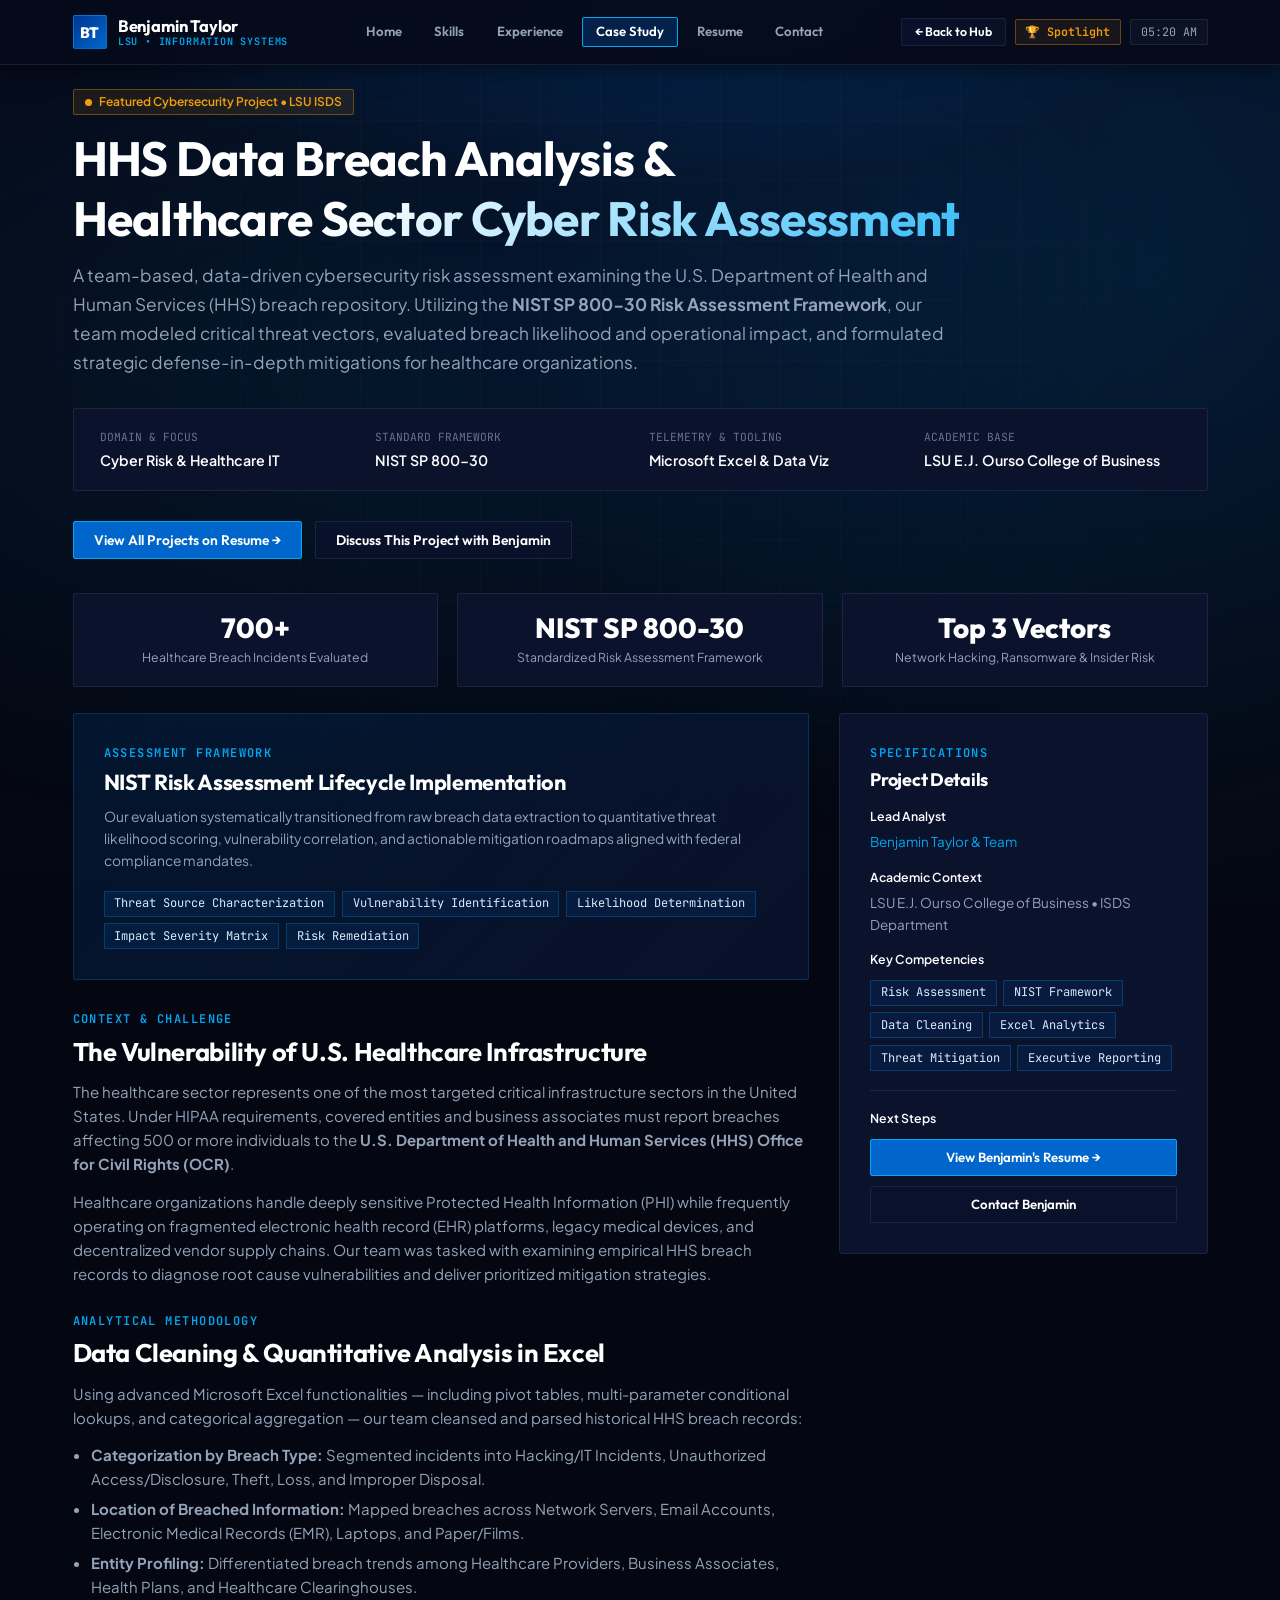
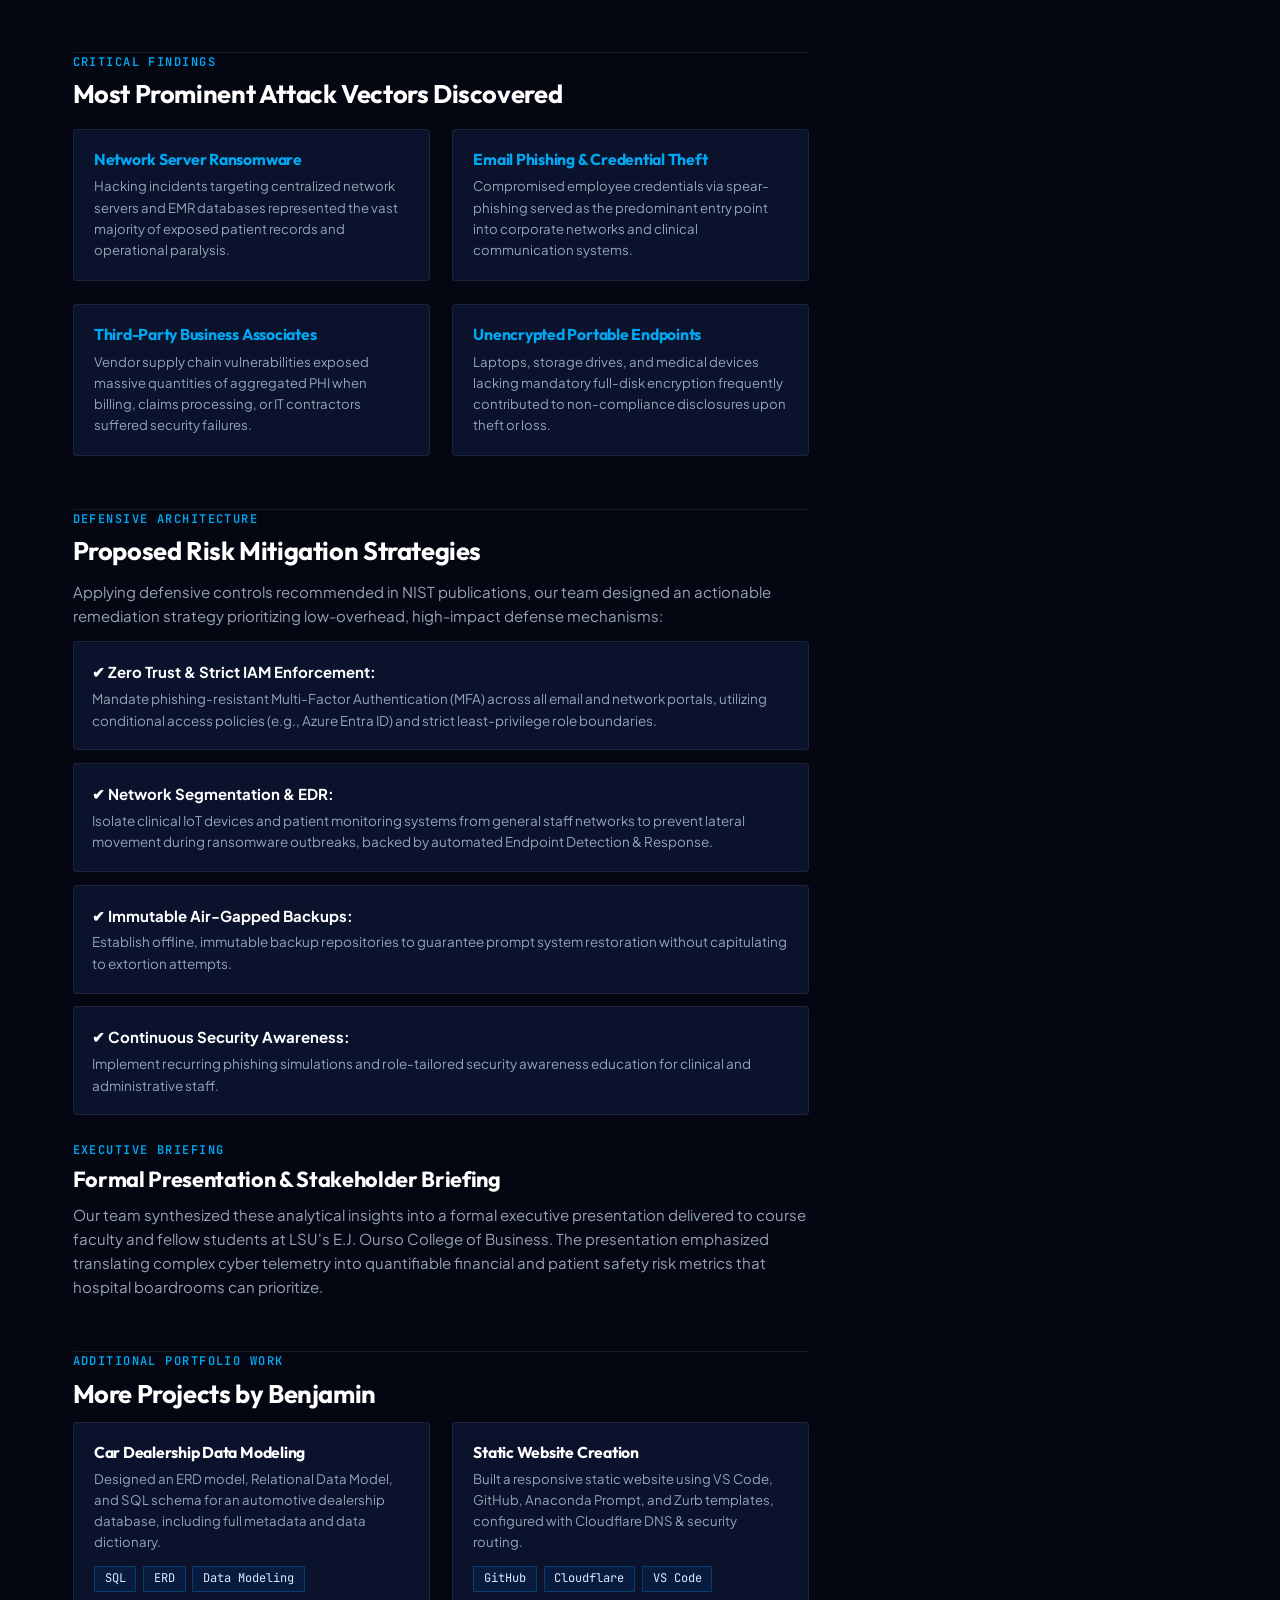
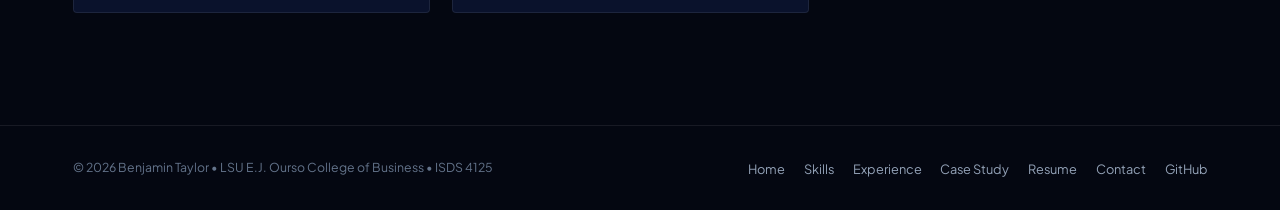
==== commit 6b8a6dff: "Add GitHub profile link and replace print option with downloadable resume PDF" ====
--- a/project.html
+++ b/project.html
@@ -337,6 +337,7 @@
         <li><a href="project.html">Case Study</a></li>
         <li><a href="resume.html">Resume</a></li>
         <li><a href="index.html#contact">Contact</a></li>
+        <li><a href="https://github.com/taylor-benjamin" target="_blank" rel="noopener noreferrer">GitHub</a></li>
       </ul>
     </div>
   </footer>
--- a/styles.css
+++ b/styles.css
@@ -19,7 +19,7 @@
   --ps-navy-surface: #0a122c;
   --ps-navy-card: #0d1738;
   --ps-navy-hover: #12204c;
-  
+
   /* Precision Accents */
   --ps-blue-royal: #003791;
   --ps-blue-electric: #0066cc;
@@ -56,7 +56,9 @@
 }
 
 /* --- Global Reset & Foundation --- */
-*, *::before, *::after {
+*,
+*::before,
+*::after {
   margin: 0;
   padding: 0;
   box-sizing: border-box;
@@ -80,7 +82,7 @@
   position: relative;
   overflow-x: hidden;
   color: var(--text-primary);
-  background: 
+  background:
     radial-gradient(ellipse 70% 40% at 50% -5%, rgba(0, 102, 204, 0.28) 0%, transparent 65%),
     radial-gradient(circle at 90% 30%, rgba(0, 168, 243, 0.1) 0%, transparent 50%),
     linear-gradient(180deg, #060b1b 0%, #040711 100%);
@@ -105,7 +107,7 @@
   height: 120%;
   left: -20%;
   top: -10%;
-  background: 
+  background:
     radial-gradient(ellipse at 35% 45%, rgba(0, 168, 243, 0.08) 0%, transparent 50%),
     radial-gradient(ellipse at 65% 25%, rgba(0, 55, 145, 0.12) 0%, transparent 55%);
   filter: blur(50px);
@@ -115,7 +117,7 @@
 .ps-grid-lines {
   position: absolute;
   inset: 0;
-  background-image: 
+  background-image:
     linear-gradient(to right, rgba(255, 255, 255, 0.02) 1px, transparent 1px),
     linear-gradient(to bottom, rgba(255, 255, 255, 0.02) 1px, transparent 1px);
   background-size: 60px 60px;
@@ -124,7 +126,12 @@
 }
 
 /* --- Typography --- */
-h1, h2, h3, h4, h5, h6 {
+h1,
+h2,
+h3,
+h4,
+h5,
+h6 {
   font-family: var(--font-heading);
   font-weight: 700;
   color: var(--text-primary);
@@ -132,17 +139,30 @@
   letter-spacing: -0.015em;
 }
 
-h1 { font-size: clamp(2.1rem, 4vw, 3.2rem); }
-h2 { font-size: clamp(1.6rem, 2.5vw, 2.1rem); }
-h3 { font-size: clamp(1.2rem, 1.8vw, 1.45rem); }
-h4 { font-size: 1.05rem; }
+h1 {
+  font-size: clamp(2.1rem, 4vw, 3.2rem);
+}
+
+h2 {
+  font-size: clamp(1.6rem, 2.5vw, 2.1rem);
+}
+
+h3 {
+  font-size: clamp(1.2rem, 1.8vw, 1.45rem);
+}
+
+h4 {
+  font-size: 1.05rem;
+}
 
 p {
   color: var(--text-secondary);
   margin-bottom: 0.9rem;
 }
 
-p:last-child { margin-bottom: 0; }
+p:last-child {
+  margin-bottom: 0;
+}
 
 a {
   color: inherit;
@@ -163,12 +183,18 @@
 .text-gradient {
   background: linear-gradient(135deg, #ffffff 30%, #38bdf8 100%);
   -webkit-background-clip: text;
+  background-clip: text;
   -webkit-text-fill-color: transparent;
   display: inline-block;
 }
 
-.text-cyan { color: var(--ps-cyan-bright); }
-.text-gold { color: var(--ps-gold); }
+.text-cyan {
+  color: var(--ps-cyan-bright);
+}
+
+.text-gold {
+  color: var(--ps-gold);
+}
 
 /* --- Precision Header & System Bar --- */
 .ps-system-bar {
@@ -733,6 +759,10 @@
 .contact-item-icon {
   font-size: 1.1rem;
   color: var(--ps-cyan-bright);
+  display: flex;
+  align-items: center;
+  justify-content: center;
+  flex-shrink: 0;
 }
 
 .contact-item-title {
@@ -799,7 +829,9 @@
   margin-bottom: 2.25rem;
 }
 
-.timeline-item:last-child { margin-bottom: 0; }
+.timeline-item:last-child {
+  margin-bottom: 0;
+}
 
 .timeline-dot {
   position: absolute;
@@ -992,6 +1024,7 @@
   .ps-system-bar .container {
     flex-wrap: wrap;
   }
+
   .ps-nav-items {
     order: 3;
     width: 100%;
@@ -999,19 +1032,24 @@
     padding-top: 0.4rem;
     border-top: 1px solid rgba(255, 255, 255, 0.05);
   }
+
   .hero-layout {
     grid-template-columns: 1fr;
     gap: 2rem;
   }
+
   .highlights-grid {
     grid-template-columns: 1fr;
   }
+
   .ps-carousel-strip {
     grid-template-columns: repeat(2, 1fr);
   }
+
   .project-layout-grid {
     grid-template-columns: 1fr;
   }
+
   .contact-grid {
     grid-template-columns: 1fr;
   }
@@ -1021,16 +1059,20 @@
   .ps-system-widgets {
     display: none;
   }
+
   .ps-carousel-strip {
     grid-template-columns: 1fr;
   }
+
   .resume-header-card {
     flex-direction: column;
     align-items: flex-start;
   }
+
   .metrics-grid {
     grid-template-columns: 1fr;
   }
+
   .footer-content {
     flex-direction: column;
     text-align: center;
@@ -1045,7 +1087,11 @@
     color: #000000 !important;
   }
 
-  .ps-system-bar, .site-footer, .btn-ps, .no-print, .ps-ambient-bg {
+  .ps-system-bar,
+  .site-footer,
+  .btn-ps,
+  .no-print,
+  .ps-ambient-bg {
     display: none !important;
   }
 
@@ -1053,18 +1099,26 @@
     padding: 0 !important;
   }
 
-  .card, .resume-header-card {
+  .card,
+  .resume-header-card {
     background: transparent !important;
     border: none !important;
     box-shadow: none !important;
     padding: 0 !important;
   }
 
-  h1, h2, h3, h4 {
+  h1,
+  h2,
+  h3,
+  h4 {
     color: #000000 !important;
   }
 
-  p, li, .timeline-company, .timeline-date, .resume-contact-item {
+  p,
+  li,
+  .timeline-company,
+  .timeline-date,
+  .resume-contact-item {
     color: #222222 !important;
   }
 
@@ -1080,7 +1134,8 @@
     background: #000000 !important;
   }
 
-  .skill-tag, .skill-tag-gold {
+  .skill-tag,
+  .skill-tag-gold {
     background: #f0f0f0 !important;
     color: #000000 !important;
     border: 1px solid #cccccc !important;
